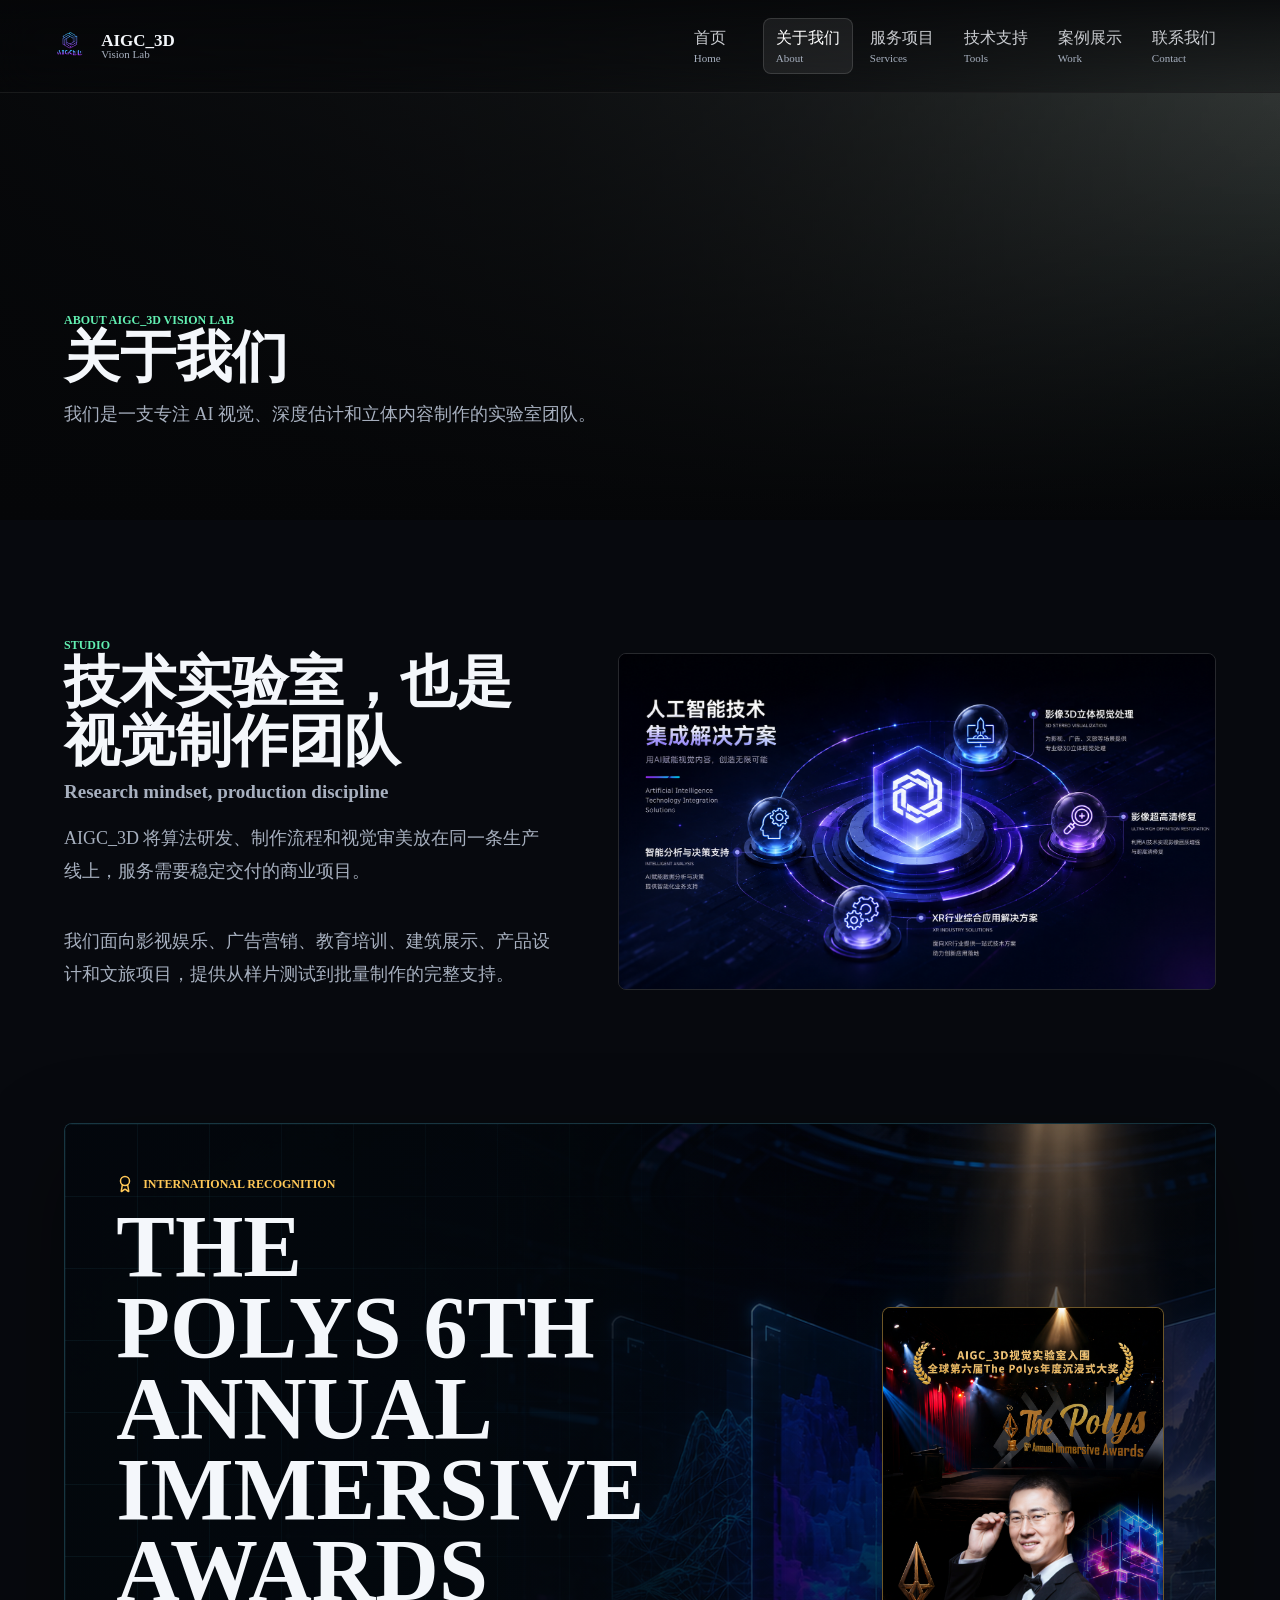
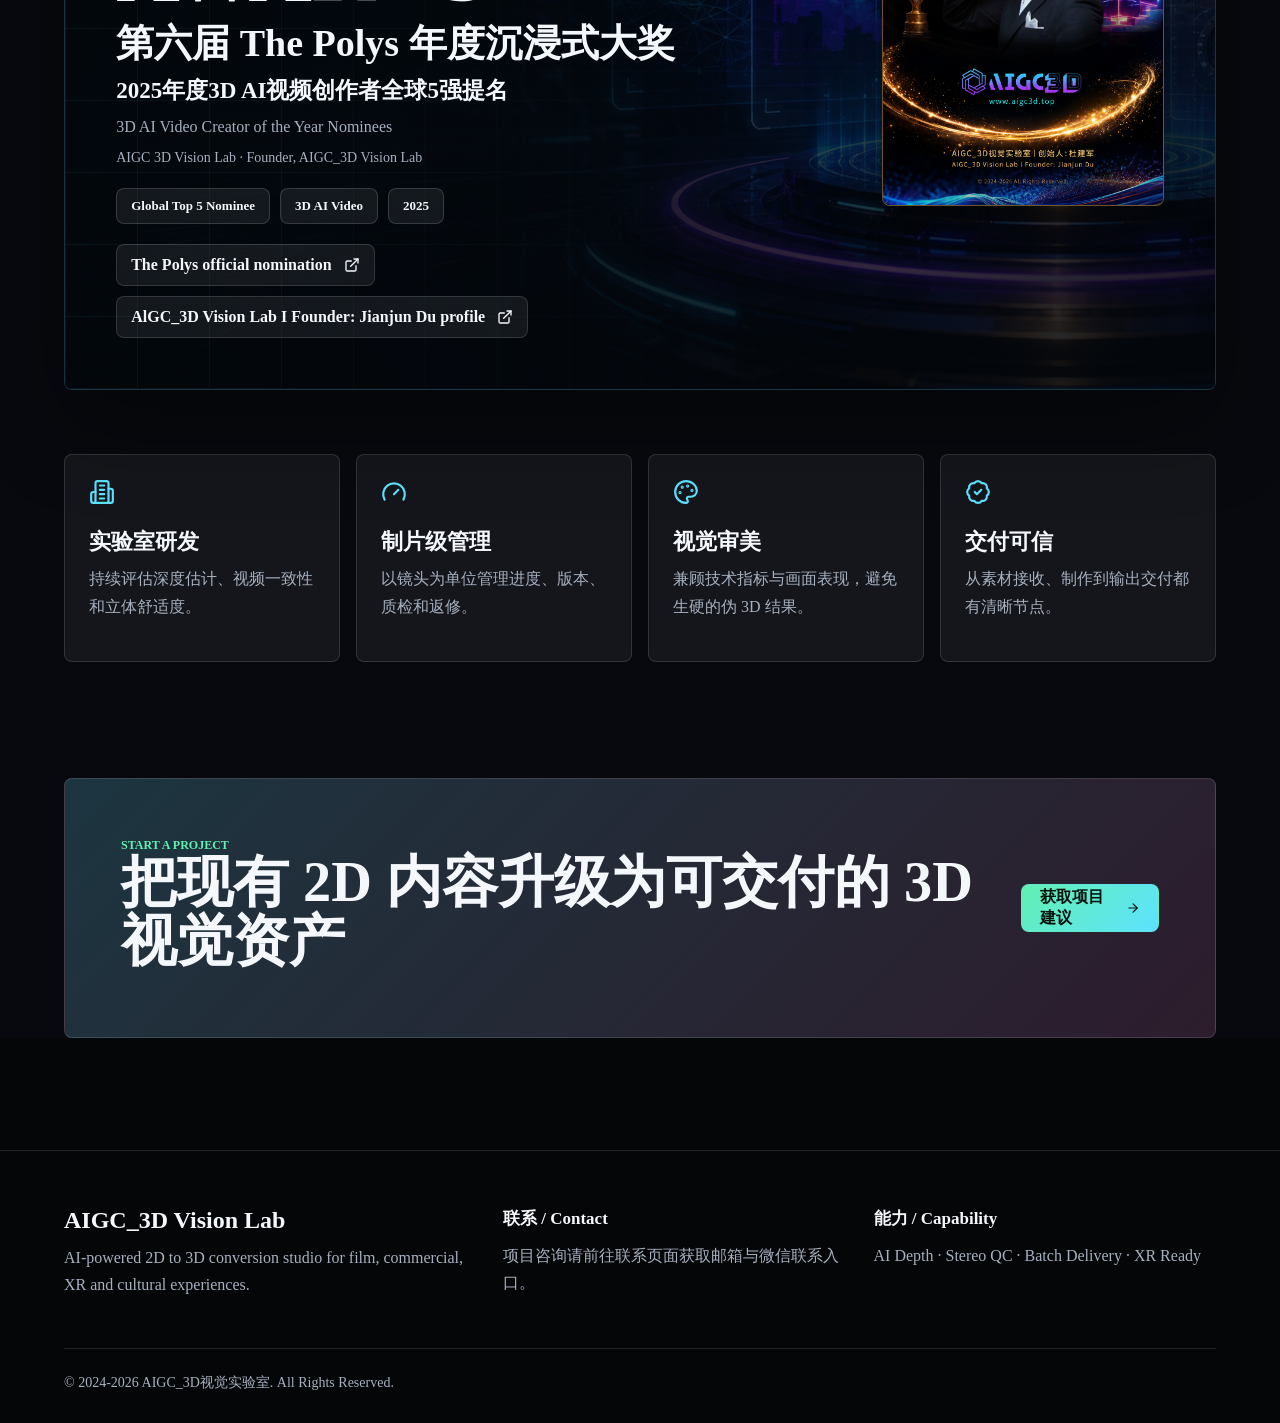
==== about.html @ 2577a912 "Optimize mobile menu drawer alignment, z-index, and toggle animations" ====
<!doctype html>
<html lang="zh-CN">
  <head>
    <meta charset="UTF-8" />
    <meta name="viewport" content="width=device-width, initial-scale=1.0" />
    <meta name="description" content="了解 AIGC_3D视觉实验室：专注 AI 深度估计、2D 转 3D 制作和立体视觉交付的技术团队。" />
    <title>关于我们 - AIGC_3D视觉实验室</title>
    <script type="module" crossorigin src="/assets/main-BziIfiUS.js"></script>
    <link rel="stylesheet" crossorigin href="/assets/main-BUQJiQCC.css">
  </head>
  <body>
    <div id="root"></div>
  </body>
</html>
---- assets/main-BUQJiQCC.css ----
.mobile-layout{min-height:100vh;background:#03070c;color:#f3f4f6;font-family:system-ui,-apple-system,sans-serif;overflow-x:hidden}.mobile-header{position:fixed;top:0;left:0;width:100%;height:64px;display:flex;align-items:center;justify-content:space-between;padding:0 20px;z-index:1010;background:#03070cd1;backdrop-filter:blur(16px);-webkit-backdrop-filter:blur(16px);border-bottom:1px solid rgba(93,226,255,.08)}.mobile-header .brand{display:flex;align-items:center;gap:10px;text-decoration:none;color:inherit}.mobile-header .brand img{height:32px;width:auto}.mobile-header .brand span{display:flex;flex-direction:column}.mobile-header .brand strong{font-family:Outfit,sans-serif;font-size:16px;font-weight:800;letter-spacing:.5px}.mobile-header .brand small{font-size:9px;color:#5de2ff;text-transform:uppercase;letter-spacing:1px}.mobile-nav-toggle{background:none;border:none;color:#f3f4f6;padding:8px;cursor:pointer;display:flex;align-items:center;justify-content:center;border-radius:50%;transition:background .3s ease}.mobile-nav-toggle:active{background:#5de2ff1a}.mobile-nav-toggle svg{transition:transform .3s cubic-bezier(.16,1,.3,1)}.mobile-nav-toggle.open svg{transform:rotate(90deg)}.mobile-menu-drawer{position:fixed;top:0;right:0;bottom:0;left:0;z-index:1005;background:#03070cfb;backdrop-filter:blur(20px);-webkit-backdrop-filter:blur(20px);display:flex;flex-direction:column;justify-content:flex-start;padding:110px 40px 40px;transform:translateY(-100%);opacity:0;transition:transform .5s cubic-bezier(.16,1,.3,1),opacity .4s ease;pointer-events:none}.mobile-menu-drawer.open{transform:translateY(0);opacity:1;pointer-events:all}.mobile-menu-links{display:flex;flex-direction:column;gap:28px}.mobile-menu-links a{display:flex;flex-direction:column;text-decoration:none;color:#f3f4f6;transition:transform .4s cubic-bezier(.16,1,.3,1),opacity .4s ease,color .3s ease;transform:translateY(20px);opacity:0}.mobile-menu-drawer.open .mobile-menu-links a{transform:translateY(0);opacity:1}.mobile-menu-drawer.open .mobile-menu-links a:nth-child(1){transition:all .5s cubic-bezier(.16,1,.3,1) .08s}.mobile-menu-drawer.open .mobile-menu-links a:nth-child(2){transition:all .5s cubic-bezier(.16,1,.3,1) .12s}.mobile-menu-drawer.open .mobile-menu-links a:nth-child(3){transition:all .5s cubic-bezier(.16,1,.3,1) .16s}.mobile-menu-drawer.open .mobile-menu-links a:nth-child(4){transition:all .5s cubic-bezier(.16,1,.3,1) .2s}.mobile-menu-drawer.open .mobile-menu-links a:nth-child(5){transition:all .5s cubic-bezier(.16,1,.3,1) .24s}.mobile-menu-drawer.open .mobile-menu-links a:nth-child(6){transition:all .5s cubic-bezier(.16,1,.3,1) .28s}.mobile-menu-links a span{font-size:28px;font-weight:800}.mobile-menu-links a small{font-family:Outfit,sans-serif;font-size:13px;color:#5de2ff;text-transform:uppercase;margin-top:2px;letter-spacing:1px}.mobile-menu-links a.active span{color:#5de2ff}.mobile-page-shell{padding-top:64px}.mobile-hero{padding:48px 20px 32px;text-align:center;position:relative;border-bottom:1px solid rgba(93,226,255,.08);background:radial-gradient(circle at 50% 30%,rgba(93,226,255,.08),transparent 60%)}.mobile-hero h1{font-size:38px;line-height:1.1;font-weight:900;margin:12px 0;letter-spacing:-.5px}.mobile-hero .subtitle{font-family:Outfit,sans-serif;font-size:13px;color:#5de2ff;text-transform:uppercase;font-weight:800;letter-spacing:2px}.mobile-hero p{color:#9ca3af;font-size:15px;line-height:1.6;margin:16px auto 28px;max-width:320px}.mobile-hero-actions{display:flex;flex-direction:column;gap:12px;max-width:280px;margin:0 auto}.mobile-button{display:inline-flex;align-items:center;justify-content:center;gap:10px;height:48px;padding:0 20px;border-radius:8px;text-decoration:none;font-weight:700;font-size:15px;transition:all .3s ease}.mobile-button.primary{background:#5de2ff;color:#03070c}.mobile-button.primary:active{transform:scale(.97);background:#4cd1f0}.mobile-button.secondary{background:#ffffff0d;color:#f3f4f6;border:1px solid rgba(255,255,255,.1)}.mobile-button.secondary:active{transform:scale(.97);background:#ffffff1a}.mobile-hero-media{margin-top:36px;border-radius:12px;overflow:hidden;border:1px solid rgba(93,226,255,.12);box-shadow:0 20px 40px #0006}.mobile-hero-media img{width:100%;display:block}.mobile-section-heading{padding:36px 20px 16px;text-align:center}.mobile-section-heading span{font-family:Outfit,sans-serif;color:#5de2ff;text-transform:uppercase;font-size:12px;font-weight:800;letter-spacing:2px}.mobile-section-heading h2{font-size:26px;font-weight:900;margin:6px 0 10px}.mobile-section-heading p{color:#9ca3af;font-size:14px;line-height:1.5;margin:0 auto;max-width:320px}.mobile-metrics{display:grid;grid-template-columns:repeat(2,1fr);gap:12px;padding:12px 20px 36px}.mobile-metric-card{background:#ffffff08;border:1px solid rgba(93,226,255,.08);border-radius:8px;padding:16px;text-align:center}.mobile-metric-card strong{display:block;font-family:Outfit,sans-serif;font-size:28px;font-weight:900;color:#5de2ff}.mobile-metric-card span{display:block;font-size:12px;font-weight:700;margin-top:4px}.mobile-metric-card small{display:block;font-family:Outfit,sans-serif;font-size:9px;color:#9ca3af;margin-top:2px;text-transform:uppercase;letter-spacing:.5px}.mobile-award-section{padding:24px 20px}.mobile-award-card{background:linear-gradient(135deg,#0c1018fa,#04080db8);border:1px solid rgba(93,226,255,.16);border-radius:12px;padding:24px;position:relative;overflow:hidden;box-shadow:0 15px 35px #0000004d}.mobile-award-card:before{content:"";position:absolute;top:0;right:0;bottom:0;left:0;background:radial-gradient(circle at 90% 10%,rgba(93,226,255,.06),transparent 50%);pointer-events:none}.mobile-award-label{display:inline-flex;align-items:center;gap:6px;color:#ffc857;font-size:11px;font-weight:800;text-transform:uppercase;letter-spacing:1px}.mobile-award-card h2{font-size:24px;font-weight:900;margin:12px 0 6px;line-height:1.1;text-transform:uppercase}.mobile-award-card .award-title-zh{font-size:18px;font-weight:800;color:#f3f4f6;margin-bottom:4px}.mobile-award-card .award-title-cn{font-size:14px;color:#9ca3af;margin-bottom:12px}.mobile-award-card .award-category{font-size:13px;color:#5de2ff;font-weight:600;margin-bottom:4px}.mobile-award-card .award-note{font-size:12px;color:#9ca3af;margin-bottom:20px}.mobile-award-badges{display:flex;flex-wrap:wrap;gap:6px;margin-bottom:24px}.mobile-award-badges span{font-size:10px;font-weight:700;background:#ffffff0d;border:1px solid rgba(255,255,255,.1);padding:4px 10px;border-radius:4px}.mobile-award-links{display:flex;flex-direction:column;gap:8px;margin-bottom:24px}.mobile-award-links a{display:flex;align-items:center;justify-content:space-between;background:#ffffff08;border:1px solid rgba(255,255,255,.08);border-radius:6px;padding:10px 14px;font-size:12px;font-weight:700;text-decoration:none;color:#f3f4f6}.mobile-award-proof{margin-top:16px;border-radius:8px;overflow:hidden;border:1px solid rgba(255,200,87,.3);box-shadow:0 10px 25px #0006}.mobile-award-proof img{width:100%;display:block}.mobile-process-section{padding:24px 20px}.mobile-process-steps{display:flex;flex-direction:column;gap:20px;margin-top:20px}.mobile-process-card{background:#ffffff05;border:1px solid rgba(93,226,255,.06);border-radius:8px;padding:20px;display:flex;gap:16px;align-items:flex-start}.mobile-process-num{font-family:Outfit,sans-serif;font-size:24px;font-weight:900;color:#5de2ff;line-height:1}.mobile-process-content h3{font-size:16px;font-weight:800;margin-bottom:4px}.mobile-process-content p{color:#9ca3af;font-size:13px;line-height:1.5}.mobile-capabilities-section{padding:24px 20px;background:#07090e}.mobile-capabilities-grid{display:flex;flex-direction:column;gap:14px;margin-top:16px}.mobile-capability-card{background:#ffffff08;border:1px solid rgba(93,226,255,.08);border-radius:8px;padding:20px;display:flex;gap:16px;align-items:center}.mobile-capability-icon{color:#5de2ff;background:#5de2ff14;padding:10px;border-radius:8px;display:flex;align-items:center;justify-content:center;flex-shrink:0}.mobile-capability-info h3{font-size:15px;font-weight:800;margin-bottom:2px}.mobile-capability-info p{color:#9ca3af;font-size:12px;line-height:1.4}.mobile-work-section{padding:24px 20px}.mobile-work-grid{display:flex;flex-direction:column;gap:16px;margin-top:16px}.mobile-work-card{position:relative;border-radius:10px;overflow:hidden;border:1px solid rgba(93,226,255,.08);aspect-ratio:16 / 9}.mobile-work-card img{width:100%;height:100%;object-fit:cover;display:block}.mobile-work-overlay{position:absolute;top:0;right:0;bottom:0;left:0;background:linear-gradient(0deg,rgba(3,7,12,.94) 0%,rgba(3,7,12,.4) 60%,transparent 100%);display:flex;flex-direction:column;justify-content:flex-end;padding:16px}.mobile-work-overlay h3{font-size:16px;font-weight:800;margin-bottom:2px}.mobile-work-overlay p{font-size:11px;color:#5de2ff;text-transform:uppercase;letter-spacing:.5px;font-weight:700}.mobile-work-play{position:absolute;top:50%;left:50%;transform:translate(-50%,-50%);background:#5de2ffe6;color:#03070c;width:44px;height:44px;border-radius:50%;display:flex;align-items:center;justify-content:center;border:none;cursor:pointer;box-shadow:0 8px 20px #5de2ff4d}.mobile-work-play:active{transform:translate(-50%,-50%) scale(.92)}.mobile-subhero{padding:40px 20px;text-align:center;position:relative;background:#080a0f;border-bottom:1px solid rgba(93,226,255,.08);overflow:hidden}.mobile-subhero img{position:absolute;top:0;right:0;bottom:0;left:0;width:100%;height:100%;object-fit:cover;opacity:.15;z-index:0}.mobile-subhero-content{position:relative;z-index:1}.mobile-subhero-content span{font-family:Outfit,sans-serif;color:#5de2ff;text-transform:uppercase;font-size:11px;font-weight:800;letter-spacing:2px}.mobile-subhero-content h1{font-size:30px;font-weight:900;margin:6px 0 8px}.mobile-subhero-content p{color:#9ca3af;font-size:13px;line-height:1.5;margin:0 auto;max-width:280px}.mobile-about-image{padding:16px 20px}.mobile-about-image img{width:100%;height:auto;border-radius:8px;border:1px solid rgba(93,226,255,.12);display:block}.mobile-service-list{display:flex;flex-direction:column;gap:16px;padding:16px 20px}.mobile-service-card{background:#ffffff05;border:1px solid rgba(93,226,255,.08);border-radius:10px;padding:20px}.mobile-service-card h3{font-size:18px;font-weight:800;color:#f3f4f6;margin-bottom:2px}.mobile-service-card .service-eng{font-family:Outfit,sans-serif;font-size:11px;color:#5de2ff;text-transform:uppercase;margin-bottom:12px;letter-spacing:.5px}.mobile-service-card .service-desc{color:#9ca3af;font-size:13px;line-height:1.5;margin-bottom:16px}.mobile-service-specs{display:flex;flex-direction:column;gap:6px;border-top:1px solid rgba(93,226,255,.08);padding-top:12px}.mobile-service-spec-row{display:flex;justify-content:space-between;font-size:12px}.mobile-service-spec-row span:first-child{color:#9ca3af}.mobile-service-spec-row span:last-child{color:#f3f4f6;font-weight:700}.mobile-tool-list{display:flex;flex-direction:column;gap:16px;padding:16px 20px}.mobile-tool-card{background:#ffffff05;border:1px solid rgba(93,226,255,.08);border-radius:10px;padding:20px}.mobile-tool-card h3{font-size:18px;font-weight:800;margin-bottom:4px}.mobile-tool-card .tool-eng{font-family:Outfit,sans-serif;font-size:11px;color:#5de2ff;text-transform:uppercase;margin-bottom:12px}.mobile-tool-card p{color:#9ca3af;font-size:13px;line-height:1.5;margin-bottom:16px}.mobile-tool-specs{display:flex;flex-direction:column;gap:6px;border-top:1px solid rgba(93,226,255,.08);padding-top:12px}.mobile-tool-spec-row{display:flex;justify-content:space-between;font-size:12px}.mobile-tool-spec-row span:first-child{color:#9ca3af}.mobile-tool-spec-row span:last-child{color:#f3f4f6;font-weight:700}.mobile-contact-section{padding:24px 20px}.mobile-contact-card{background:linear-gradient(135deg,#0c1018fa,#04080db8);border:1px solid rgba(93,226,255,.12);border-radius:12px;padding:24px;text-align:center;box-shadow:0 15px 35px #0000004d;margin-bottom:20px}.mobile-contact-card h2{font-size:20px;font-weight:900;margin-bottom:10px}.mobile-contact-card p{color:#9ca3af;font-size:13px;line-height:1.5;margin-bottom:20px}.mobile-contact-list{display:flex;flex-direction:column;gap:16px}.mobile-wechat-qr-card{background:#ffffff05;border:1px solid rgba(93,226,255,.08);border-radius:10px;padding:20px;text-align:center}.mobile-wechat-qr-card span{font-family:Outfit,sans-serif;color:#5de2ff;font-size:11px;font-weight:800;text-transform:uppercase}.mobile-wechat-qr-card h2{font-size:18px;font-weight:800;margin:4px 0 6px}.mobile-wechat-qr-card p{color:#9ca3af;font-size:12px;line-height:1.4;margin-bottom:16px}.mobile-wechat-qr-card img{width:160px;height:160px;display:block;margin:0 auto;border-radius:8px;border:1px solid rgba(255,255,255,.1)}.mobile-contact-row{background:#ffffff05;border:1px solid rgba(93,226,255,.08);border-radius:8px;padding:14px 20px;display:flex;align-items:center;gap:12px}.mobile-contact-row a{color:#f3f4f6;text-decoration:none;font-weight:700;font-size:14px}.mobile-contact-row span{color:#5de2ff}.mobile-cta-band{background:radial-gradient(circle at 10% 50%,rgba(93,226,255,.06),transparent 50%),#05080d;border-top:1px solid rgba(93,226,255,.08);padding:40px 20px;text-align:center}.mobile-cta-band h2{font-size:24px;font-weight:900;margin-bottom:8px}.mobile-cta-band p{color:#9ca3af;font-size:13px;line-height:1.5;margin-bottom:24px}.mobile-footer{background:#030508;border-top:1px solid rgba(255,255,255,.05);padding:36px 20px 48px;text-align:center}.mobile-footer-brand{font-family:Outfit,sans-serif;font-size:18px;font-weight:800;color:#f3f4f6;margin-bottom:8px}.mobile-footer p{color:#9ca3af;font-size:12px;line-height:1.5;margin-bottom:20px}.mobile-footer-section{border-top:1px solid rgba(255,255,255,.05);padding-top:20px;margin-top:20px}.mobile-footer-section h4{font-size:13px;font-weight:800;color:#5de2ff;text-transform:uppercase;margin-bottom:8px;letter-spacing:.5px}.mobile-footer-copyright{font-size:10px;color:#4b5563;margin-top:24px}.mobile-video-modal{position:fixed;top:0;right:0;bottom:0;left:0;z-index:1100;background:#03070cf2;display:flex;flex-direction:column;justify-content:center;padding:20px}.mobile-video-modal-header{display:flex;justify-content:space-between;align-items:center;margin-bottom:12px}.mobile-video-modal-header h3{font-size:15px;font-weight:800}.mobile-video-modal-close{background:none;border:none;color:#f3f4f6;cursor:pointer;padding:4px}.mobile-video-modal-frame{width:100%;aspect-ratio:16 / 9;border-radius:8px;overflow:hidden;border:1px solid rgba(255,255,255,.1);background:#000}.mobile-video-modal-frame iframe{width:100%;height:100%;border:none}:root{color-scheme:dark;--bg: #050608;--panel: #10141b;--panel-2: #171d25;--text: #f4f7fb;--muted: #a7b0bf;--line: rgba(255, 255, 255, .13);--cyan: #5de2ff;--green: #62f0b2;--rose: #ff5aa8;--amber: #ffc857;--shadow: 0 28px 80px rgba(0, 0, 0, .38)}*{box-sizing:border-box}html{min-width:320px;background:var(--bg)}body{margin:0;min-width:320px;color:var(--text);background:radial-gradient(circle at 20% 10%,rgba(93,226,255,.12),transparent 30%),radial-gradient(circle at 85% 0%,rgba(255,90,168,.12),transparent 28%),#050608;font-family:Inter,ui-sans-serif,system-ui,-apple-system,BlinkMacSystemFont,Segoe UI,Microsoft YaHei,PingFang SC,sans-serif;letter-spacing:0}body,button,input{font:inherit}a{color:inherit;text-decoration:none}img{display:block;max-width:100%}button{color:inherit}.site-header{position:fixed;z-index:50;top:0;left:0;right:0;display:flex;align-items:center;justify-content:space-between;gap:24px;padding:18px clamp(18px,4vw,56px);background:linear-gradient(180deg,#050608db,#05060859);-webkit-backdrop-filter:blur(18px);backdrop-filter:blur(18px);border-bottom:1px solid rgba(255,255,255,.08)}.brand{display:flex;align-items:center;gap:12px;min-width:176px}.brand img{width:38px;height:38px;border-radius:8px}.brand span{display:grid;line-height:1}.brand strong{font-size:17px}.brand small,.main-nav small{color:var(--muted);font-size:11px}.main-nav{display:flex;align-items:center;gap:4px}.main-nav a{display:grid;gap:3px;min-width:78px;padding:9px 12px;border:1px solid transparent;border-radius:8px;color:#f4f7fbd1}.main-nav a:hover,.main-nav a.active{color:#fff;border-color:var(--line);background:#ffffff12}.icon-button{display:inline-flex;align-items:center;justify-content:center;width:42px;height:42px;border:1px solid var(--line);border-radius:8px;background:#ffffff14;cursor:pointer}.nav-toggle{display:none}.section-dark{background:#050608}.hero{position:relative;min-height:100svh;display:grid;grid-template-columns:minmax(0,1fr) minmax(360px,43vw);align-items:center;gap:clamp(28px,5vw,72px);padding:126px clamp(18px,5vw,72px) 64px;overflow:hidden}.hero-media,.sub-hero>img{position:absolute;top:0;right:0;bottom:0;left:0;opacity:.78}.hero-media img,.sub-hero>img{width:100%;height:100%;object-fit:cover;object-position:62% center;filter:saturate(.92) contrast(1.05)}.hero:after,.sub-hero:after{content:"";position:absolute;top:0;right:0;bottom:0;left:0;background:linear-gradient(90deg,#050608f0,#050608c2 42%,#05060842),linear-gradient(180deg,#0506085c,#050608)}.depth-grid{position:absolute;top:0;right:0;bottom:0;left:0;z-index:1;opacity:.45;background-image:linear-gradient(rgba(93,226,255,.18) 1px,transparent 1px),linear-gradient(90deg,rgba(93,226,255,.15) 1px,transparent 1px);background-size:56px 56px;-webkit-mask-image:radial-gradient(circle at 58% 48%,black 0%,transparent 62%);mask-image:radial-gradient(circle at 58% 48%,black 0%,transparent 62%)}.hero-content,.sub-hero>div{position:relative;z-index:2}.eyebrow,.section-heading span,.cta-band span,.sub-hero span,.case-card-body span,.work-tile span{color:var(--green);text-transform:uppercase;font-size:12px;font-weight:800}h1,h2,h3,p{margin-top:0}.hero h1{max-width:780px;margin-bottom:16px;font-size:clamp(48px,7vw,104px);line-height:.96}.hero-subtitle{margin-bottom:22px;color:#fff;font-size:clamp(22px,2.4vw,34px);font-weight:700}.hero-copy,.section-heading>p:last-child,.body-copy,.sub-hero p{color:var(--muted);font-size:18px;line-height:1.8}.hero-copy{max-width:680px}.hero-actions,.contact-actions{display:flex;flex-wrap:wrap;gap:12px;margin-top:32px}.button{display:inline-flex;align-items:center;justify-content:center;gap:10px;min-height:48px;padding:0 18px;border-radius:8px;border:1px solid var(--line);font-weight:800}.button.primary{color:#07110d;background:linear-gradient(135deg,var(--green),var(--cyan));border-color:transparent}.button.secondary{color:var(--text);background:#ffffff14}.hero-tags{display:flex;flex-wrap:wrap;gap:10px;margin-top:34px}.hero-tags span{padding:8px 12px;border:1px solid var(--line);border-radius:8px;background:#ffffff12;color:#f4f7fbdb;font-size:13px}.english{color:var(--muted)}.metrics-strip{display:grid;grid-template-columns:repeat(4,1fr);border-block:1px solid var(--line);background:#080a0f}.award-section{padding:clamp(30px,5vw,72px) clamp(18px,5vw,72px);background:radial-gradient(circle at 82% 40%,rgba(93,226,255,.16),transparent 32%),linear-gradient(90deg,#62f0b214,#5de2ff0a),#080a0f;border-block:1px solid var(--line)}.award-section.compact{padding-top:0;padding-bottom:clamp(32px,5vw,64px);background:#07090e;border-block:0}.award-card{position:relative;display:grid;grid-template-columns:minmax(0,1fr) clamp(240px,22vw,300px);align-items:center;gap:clamp(24px,4vw,48px);min-height:clamp(460px,42vw,560px);max-width:1240px;margin:0 auto;padding:clamp(26px,4vw,54px);overflow:hidden;border:1px solid rgba(93,226,255,.2);border-radius:8px;background:linear-gradient(135deg,#0c1018fa,#04080db8),#03070c;box-shadow:0 30px 90px #00000061}.award-card:before{position:absolute;top:0;right:0;bottom:0;left:0;z-index:1;content:"";background:linear-gradient(90deg,#03070cf0,#03070cc7 38%,#03070c2e 72%,#03070c85),linear-gradient(180deg,#03070c33,#03070cd1)}.award-card:after{position:absolute;top:0;right:0;bottom:0;left:0;z-index:2;pointer-events:none;content:"";background-image:linear-gradient(rgba(93,226,255,.06) 1px,transparent 1px),linear-gradient(90deg,rgba(93,226,255,.06) 1px,transparent 1px);background-size:72px 72px;-webkit-mask-image:linear-gradient(90deg,#000,rgba(0,0,0,.26),transparent);mask-image:linear-gradient(90deg,#000,rgba(0,0,0,.26),transparent)}.award-hero-visual{position:absolute;top:0;right:0;bottom:0;left:0;z-index:0;margin:0;overflow:hidden}.award-hero-visual img{width:100%;height:100%;display:block;object-fit:cover}.award-copy,.award-proof-media{position:relative;z-index:3}.award-copy{max-width:680px}.award-label-row{display:inline-flex;align-items:center;gap:9px;color:var(--amber)}.award-label-row span{color:var(--accent);text-transform:uppercase;font-size:12px;font-weight:900}.award-copy h2{max-width:11ch;margin:10px 0;font-size:clamp(42px,7vw,88px);line-height:.92;letter-spacing:0;text-transform:uppercase}.award-copy p{margin-bottom:8px;color:var(--muted);line-height:1.5}.award-copy .award-title-zh{color:var(--text);font-size:clamp(24px,3vw,38px);line-height:1.12;font-weight:900}.award-copy .award-title-cn{color:var(--text);font-size:clamp(18px,1.8vw,24px);font-weight:900}.award-note{font-size:14px}.award-status-row{display:flex;flex-wrap:wrap;gap:10px;margin:20px 0}.award-status-row span{display:inline-flex;align-items:center;min-height:36px;padding:0 14px;border:1px solid rgba(255,255,255,.15);border-radius:8px;color:var(--text);background:#ffffff12;font-size:13px;font-weight:800}.award-links{display:flex;flex-wrap:wrap;gap:10px}.award-links a{display:inline-flex;align-items:center;justify-content:space-between;gap:12px;min-height:42px;padding:0 14px;border:1px solid var(--line);border-radius:8px;color:var(--text);background:#ffffff12;font-weight:800}.award-proof-media{justify-self:end;width:100%;margin:0;overflow:hidden;border:1px solid rgba(255,200,87,.42);border-radius:8px;background:#030405;box-shadow:0 24px 70px #00000070;transition:transform .4s cubic-bezier(.16,1,.3,1),box-shadow .4s ease,border-color .4s ease}.award-proof-media:hover{transform:translateY(-6px) scale(1.02);box-shadow:0 32px 85px #ffc85738;border-color:#ffc857e0}.award-proof-media img{width:100%;display:block}.metrics-strip div{display:grid;gap:5px;padding:28px clamp(18px,4vw,56px);border-right:1px solid var(--line)}.metrics-strip strong{color:var(--cyan);font-size:clamp(32px,4vw,52px)}.metrics-strip small{color:var(--muted)}.section{padding:clamp(68px,9vw,118px) clamp(18px,5vw,72px)}.section-heading{max-width:760px;margin-bottom:38px}.section-heading h2,.cta-band h2,.sub-hero h1{margin-bottom:10px;font-size:clamp(34px,4.4vw,66px);line-height:1.05}.section-heading .english{font-size:19px;font-weight:700}.process-grid,.capability-grid,.service-grid,.principle-grid,.support-layout{display:grid;grid-template-columns:repeat(4,1fr);gap:16px}.process-card,.glass-card,.service-card,.info-card,.support-panel,.contact-card{border:1px solid var(--line);border-radius:8px;background:#ffffff0e}.process-card,.glass-card,.service-card,.info-card,.support-panel{padding:24px}.process-card{min-height:300px;background:linear-gradient(180deg,#ffffff17,#ffffff09),var(--panel)}.process-card svg,.glass-card svg,.service-card svg,.info-card svg,.support-panel svg{color:var(--cyan)}.card-index{margin-bottom:28px;color:#ffffff52;font-size:13px;font-weight:900}.process-card h3,.glass-card h3,.service-card h2,.info-card h2,.support-panel h2,.contact-card h2{margin:18px 0 8px;font-size:22px}.process-card p,.glass-card p,.service-card p,.info-card p,.support-panel p,.case-card p,.contact-card p{color:var(--muted);line-height:1.75}.capabilities{background:radial-gradient(circle at 15% 20%,rgba(255,90,168,.13),transparent 32%),radial-gradient(circle at 85% 15%,rgba(98,240,178,.12),transparent 32%),#06080d}.capability-grid{grid-template-columns:repeat(4,1fr)}.glass-card{min-height:230px;-webkit-backdrop-filter:blur(16px);backdrop-filter:blur(16px)}.work-showcase{display:grid;grid-template-columns:1.2fr .8fr;grid-auto-rows:260px;gap:16px}.work-tile{position:relative;overflow:hidden;border-radius:8px;border:1px solid var(--line);background:#111}.work-tile:first-child{grid-row:span 2}.work-tile img{width:100%;height:100%;object-fit:cover;transition:transform .35s ease}.work-tile:after{content:"";position:absolute;top:0;right:0;bottom:0;left:0;background:linear-gradient(180deg,transparent 30%,rgba(0,0,0,.78) 100%)}.work-tile:hover img{transform:scale(1.045)}.work-tile span,.work-tile strong{position:absolute;z-index:1;left:18px}.work-tile span{bottom:52px}.work-tile strong{bottom:22px;font-size:24px}.cta-band{display:flex;align-items:center;justify-content:space-between;gap:24px;margin:0 clamp(18px,5vw,72px) clamp(68px,9vw,112px);padding:clamp(28px,5vw,56px);border:1px solid var(--line);border-radius:8px;background:linear-gradient(135deg,#5de2ff29,#ff5aa81f),var(--panel)}.sub-hero{position:relative;min-height:520px;display:flex;align-items:end;padding:150px clamp(18px,5vw,72px) 72px;overflow:hidden}.sub-hero>div{max-width:860px}.page-after-hero{background:#07090e}.split-section{display:grid;grid-template-columns:minmax(0,.9fr) minmax(360px,1.1fr);gap:clamp(28px,5vw,72px);align-items:center}.about-image-container{width:100%}.about-image-container img{width:100%;height:auto;display:block;border:1px solid var(--line);border-radius:8px}.principle-grid{grid-template-columns:repeat(4,1fr);padding-top:0}.service-grid{grid-template-columns:repeat(3,1fr)}.service-card{min-height:260px;background:var(--panel)}.support-layout{grid-template-columns:repeat(3,1fr)}.support-panel{background:linear-gradient(180deg,#ffffff14,#ffffff09),var(--panel)}.case-grid{display:grid;grid-template-columns:repeat(2,1fr);gap:18px}.case-card{overflow:hidden;border:1px solid var(--line);border-radius:8px;background:var(--panel)}.case-card img{width:100%;height:320px;object-fit:cover}.case-card-body{padding:24px}.case-card h2{margin:8px 0;font-size:25px}.case-card button{display:inline-flex;align-items:center;gap:8px;min-height:42px;margin-top:12px;padding:0 14px;border:1px solid var(--line);border-radius:8px;background:#ffffff14;cursor:pointer}.modal-backdrop{position:fixed;z-index:100;top:0;right:0;bottom:0;left:0;display:grid;place-items:center;padding:20px;background:#000000b8;-webkit-backdrop-filter:blur(12px);backdrop-filter:blur(12px)}.video-modal{width:min(1080px,100%);border:1px solid var(--line);border-radius:8px;background:#080a0f;box-shadow:var(--shadow);overflow:hidden}.modal-header{display:flex;align-items:center;justify-content:space-between;gap:16px;padding:16px 18px;border-bottom:1px solid var(--line)}.modal-header h2{margin:0;font-size:20px}.video-modal iframe{width:100%;aspect-ratio:16 / 9;border:0}.contact-layout{display:grid;grid-template-columns:minmax(0,1fr) minmax(320px,420px);gap:18px;align-items:stretch}.contact-card{padding:clamp(26px,4vw,48px);background:linear-gradient(135deg,#62f0b21f,#5de2ff17),var(--panel)}.hero-contact h2{margin-top:0;font-size:clamp(30px,4vw,54px);line-height:1.05}.contact-list{display:grid;gap:12px}.wechat-qr-card{display:grid;grid-template-columns:minmax(0,1fr) minmax(132px,168px);gap:18px;align-items:center;padding:18px;border:1px solid var(--line);border-radius:8px;background:linear-gradient(135deg,#62f0b21f,#5de2ff12),var(--panel)}.wechat-qr-card span{color:var(--green);font-size:12px;font-weight:800;text-transform:uppercase}.wechat-qr-card h2{margin:8px 0 6px;font-size:24px}.wechat-qr-card p{margin:0;color:var(--muted);line-height:1.6}.wechat-qr-card img{width:100%;border:1px solid rgba(255,255,255,.22);border-radius:8px;background:#fff}.contact-row{display:flex;align-items:center;gap:14px;min-height:90px;padding:18px;border:1px solid var(--line);border-radius:8px;background:var(--panel);font-size:19px}.contact-row svg{color:var(--green);flex:0 0 auto}.site-footer{padding:56px clamp(18px,5vw,72px) 28px;border-top:1px solid var(--line);background:#050608}.footer-grid{display:grid;grid-template-columns:1.2fr 1fr 1fr;gap:28px}.footer-brand{margin-bottom:10px;font-size:24px;font-weight:900}.site-footer h2{margin-bottom:12px;font-size:17px}.site-footer p,.copyright{color:var(--muted);line-height:1.7}.copyright{margin-top:34px;padding-top:22px;border-top:1px solid var(--line);font-size:14px}@media(max-width:1080px){.hero{grid-template-columns:1fr}.process-grid,.capability-grid,.principle-grid{grid-template-columns:repeat(2,1fr)}.service-grid,.support-layout,.footer-grid{grid-template-columns:1fr 1fr}}@media(max-width:820px){.site-header{padding:14px 18px}.nav-toggle{display:inline-flex}.main-nav{position:absolute;top:70px;left:18px;right:18px;display:none;grid-template-columns:1fr 1fr;padding:10px;border:1px solid var(--line);border-radius:8px;background:#050608f5}.main-nav.open{display:grid}.main-nav a{min-width:0}.hero{min-height:auto;padding-top:112px}.metrics-strip,.award-card,.process-grid,.capability-grid,.service-grid,.principle-grid,.support-layout,.case-grid,.contact-layout,.footer-grid,.split-section,.work-showcase{grid-template-columns:1fr}.metrics-strip div{border-right:0;border-bottom:1px solid var(--line)}.award-card{align-items:start;min-height:620px}.award-card:before{background:linear-gradient(180deg,#03070ceb,#03070cc7 48%,#03070c57),linear-gradient(90deg,#03070ce0,#03070c2e)}.award-copy h2{max-width:9ch}.award-proof-media{justify-self:start;width:190px}.award-links{min-width:0}.work-tile:first-child{grid-row:auto}.work-showcase{grid-auto-rows:250px}.case-card img{height:260px}.cta-band{align-items:flex-start;flex-direction:column}.wechat-qr-card{grid-template-columns:1fr}.wechat-qr-card img{width:min(220px,100%)}}@media(max-width:520px){.brand{min-width:0}.brand small{display:none}.hero h1{font-size:43px}.hero-subtitle{font-size:20px}.award-section{padding:24px 16px}.award-card{min-height:auto;padding:24px}.award-copy h2{font-size:34px}.award-copy .award-title-zh{font-size:22px}.award-copy .award-title-cn{font-size:17px}.award-status-row{margin:16px 0}.award-status-row span{min-height:32px;font-size:12px}.award-links a{width:100%}.award-proof-media{width:168px}.hero-copy,.section-heading>p:last-child,.sub-hero p{font-size:16px}.section,.sub-hero{padding-left:16px;padding-right:16px}.contact-row{font-size:16px;overflow-wrap:anywhere}}
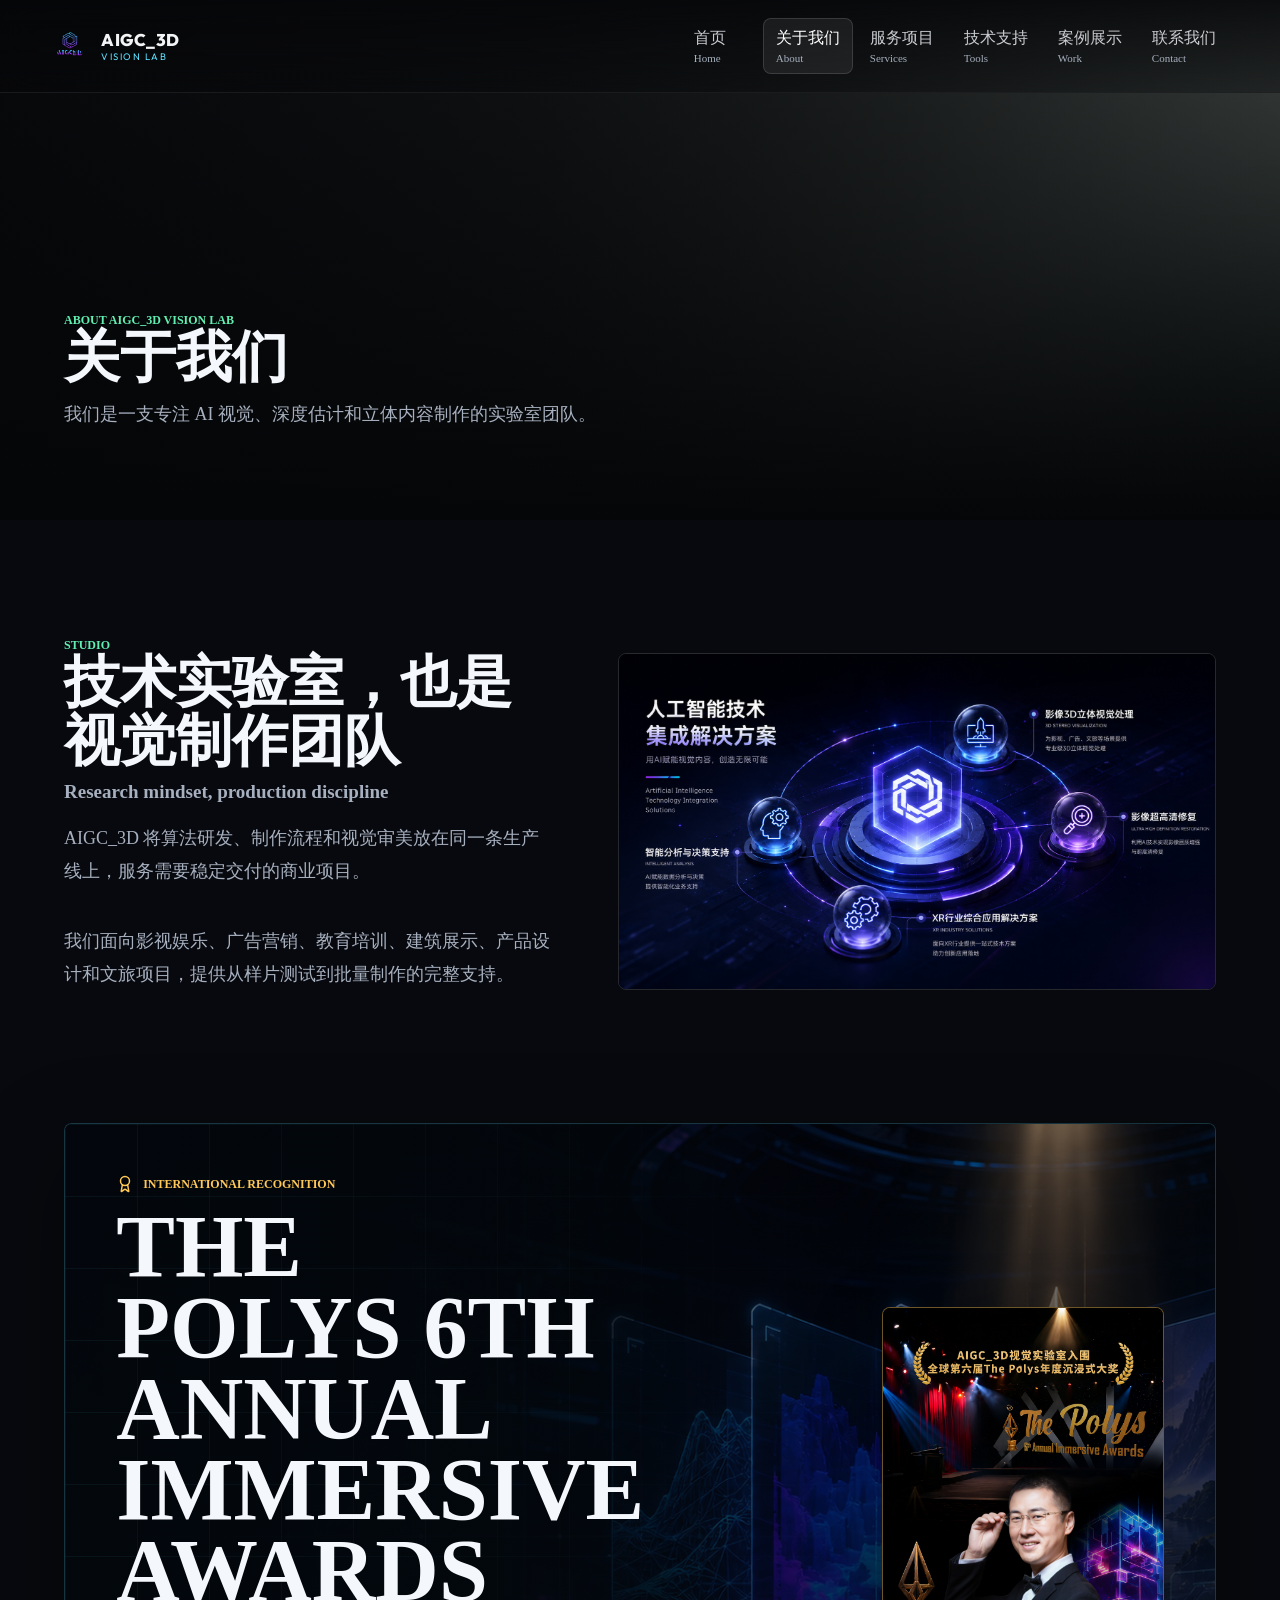
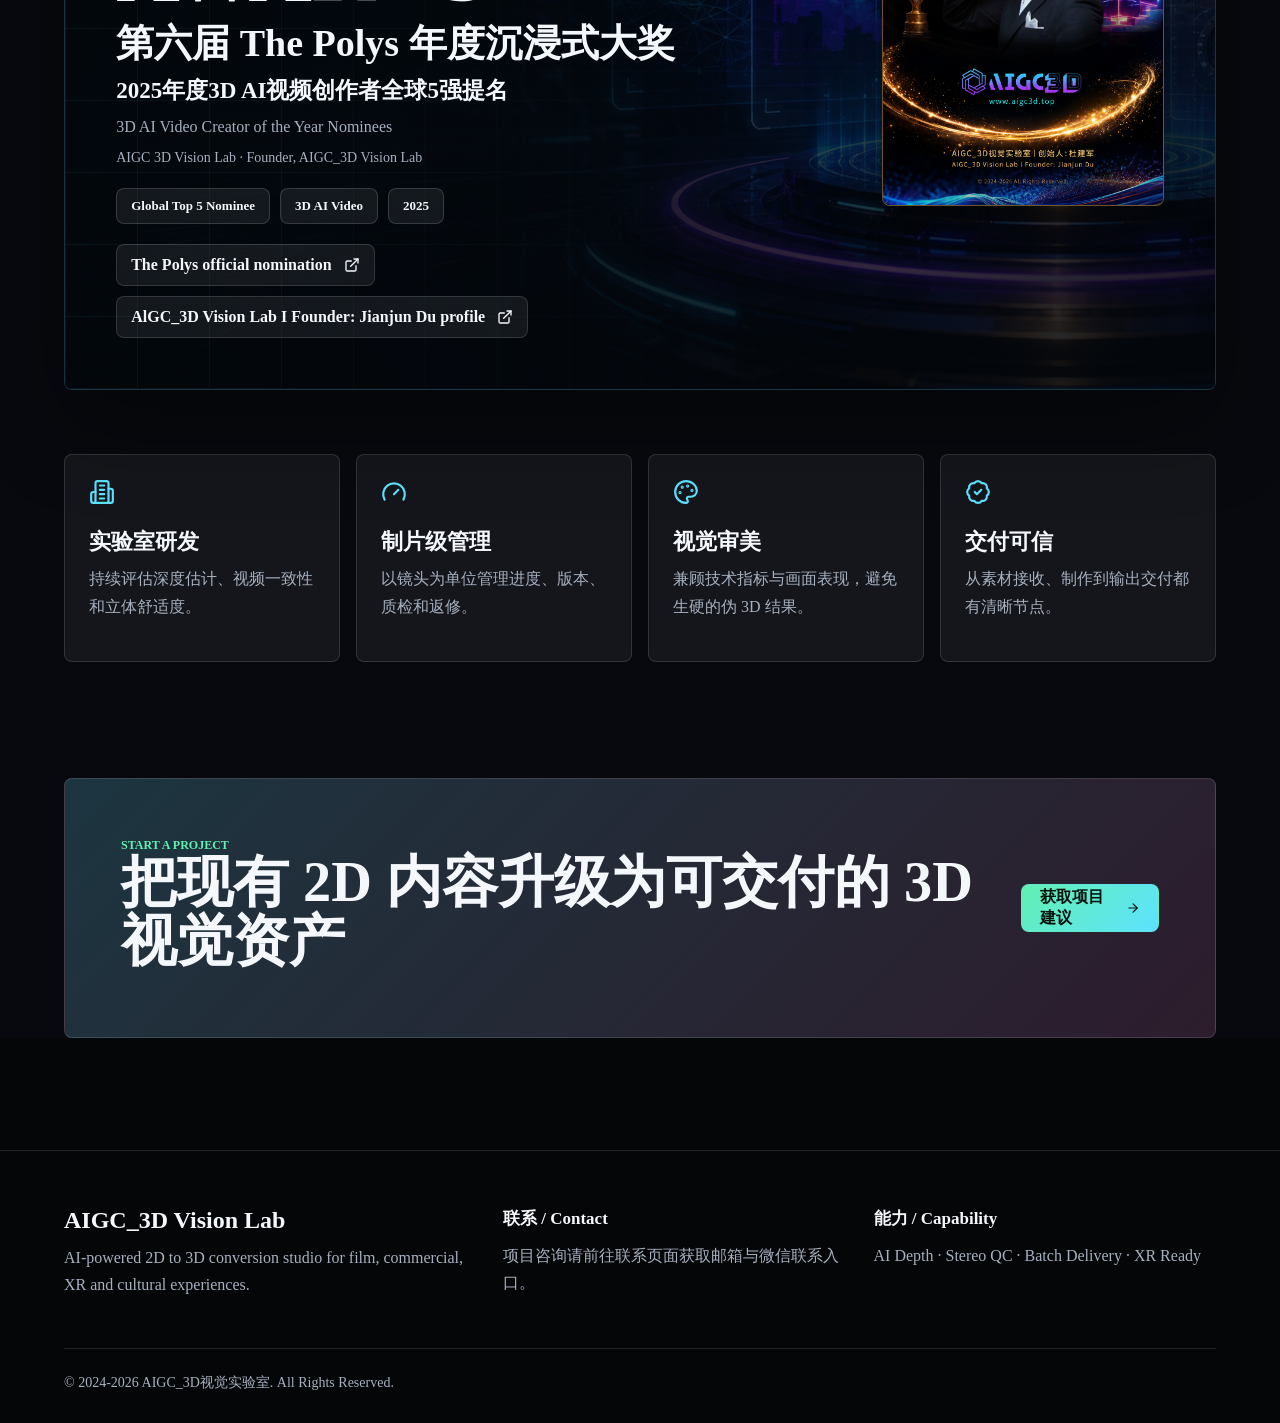
==== commit 448e954a: "Optimize AIGC_3D Vision Lab brand title typography and layout across desktop and mobile headers" ====
--- a/about.html
+++ b/about.html
@@ -5,8 +5,8 @@
     <meta name="viewport" content="width=device-width, initial-scale=1.0" />
     <meta name="description" content="了解 AIGC_3D视觉实验室：专注 AI 深度估计、2D 转 3D 制作和立体视觉交付的技术团队。" />
     <title>关于我们 - AIGC_3D视觉实验室</title>
-    <script type="module" crossorigin src="/assets/main-BziIfiUS.js"></script>
-    <link rel="stylesheet" crossorigin href="/assets/main-BUQJiQCC.css">
+    <script type="module" crossorigin src="/assets/main-BKWVPGzF.js"></script>
+    <link rel="stylesheet" crossorigin href="/assets/main-BElYMpOl.css">
   </head>
   <body>
     <div id="root"></div>
--- a/assets/main-BElYMpOl.css
+++ b/assets/main-BElYMpOl.css
@@ -0,0 +1 @@
+@import"https://fonts.googleapis.com/css2?family=Outfit:wght@400;700;800;900&display=swap";.mobile-layout{min-height:100vh;background:#03070c;color:#f3f4f6;font-family:system-ui,-apple-system,sans-serif;overflow-x:hidden}.mobile-header{position:fixed;top:0;left:0;width:100%;height:64px;display:flex;align-items:center;justify-content:space-between;padding:0 20px;z-index:1010;background:#03070cd1;backdrop-filter:blur(16px);-webkit-backdrop-filter:blur(16px);border-bottom:1px solid rgba(93,226,255,.08)}.mobile-header .brand{display:flex;align-items:center;gap:10px;text-decoration:none;color:inherit}.mobile-header .brand img{height:32px;width:auto}.mobile-header .brand span{display:flex;flex-direction:column;justify-content:center;gap:1px}.mobile-header .brand strong{font-family:Outfit,sans-serif;font-size:16px;font-weight:800;letter-spacing:.5px;line-height:1.1;color:#f3f4f6}.mobile-header .brand small{display:block!important;font-family:Outfit,sans-serif;font-size:9px;color:#5de2ff;text-transform:uppercase;letter-spacing:1.5px;line-height:1}.mobile-nav-toggle{background:none;border:none;color:#f3f4f6;padding:8px;cursor:pointer;display:flex;align-items:center;justify-content:center;border-radius:50%;transition:background .3s ease}.mobile-nav-toggle:active{background:#5de2ff1a}.mobile-nav-toggle svg{transition:transform .3s cubic-bezier(.16,1,.3,1)}.mobile-nav-toggle.open svg{transform:rotate(90deg)}.mobile-menu-drawer{position:fixed;top:0;right:0;bottom:0;left:0;z-index:1005;background:#03070cfb;backdrop-filter:blur(20px);-webkit-backdrop-filter:blur(20px);display:flex;flex-direction:column;justify-content:flex-start;padding:110px 40px 40px;transform:translateY(-100%);opacity:0;transition:transform .5s cubic-bezier(.16,1,.3,1),opacity .4s ease;pointer-events:none}.mobile-menu-drawer.open{transform:translateY(0);opacity:1;pointer-events:all}.mobile-menu-links{display:flex;flex-direction:column;gap:28px}.mobile-menu-links a{display:flex;flex-direction:column;text-decoration:none;color:#f3f4f6;transition:transform .4s cubic-bezier(.16,1,.3,1),opacity .4s ease,color .3s ease;transform:translateY(20px);opacity:0}.mobile-menu-drawer.open .mobile-menu-links a{transform:translateY(0);opacity:1}.mobile-menu-drawer.open .mobile-menu-links a:nth-child(1){transition:all .5s cubic-bezier(.16,1,.3,1) .08s}.mobile-menu-drawer.open .mobile-menu-links a:nth-child(2){transition:all .5s cubic-bezier(.16,1,.3,1) .12s}.mobile-menu-drawer.open .mobile-menu-links a:nth-child(3){transition:all .5s cubic-bezier(.16,1,.3,1) .16s}.mobile-menu-drawer.open .mobile-menu-links a:nth-child(4){transition:all .5s cubic-bezier(.16,1,.3,1) .2s}.mobile-menu-drawer.open .mobile-menu-links a:nth-child(5){transition:all .5s cubic-bezier(.16,1,.3,1) .24s}.mobile-menu-drawer.open .mobile-menu-links a:nth-child(6){transition:all .5s cubic-bezier(.16,1,.3,1) .28s}.mobile-menu-links a span{font-size:28px;font-weight:800}.mobile-menu-links a small{font-family:Outfit,sans-serif;font-size:13px;color:#5de2ff;text-transform:uppercase;margin-top:2px;letter-spacing:1px}.mobile-menu-links a.active span{color:#5de2ff}.mobile-page-shell{padding-top:64px}.mobile-hero{padding:48px 20px 32px;text-align:center;position:relative;border-bottom:1px solid rgba(93,226,255,.08);background:radial-gradient(circle at 50% 30%,rgba(93,226,255,.08),transparent 60%)}.mobile-hero h1{font-size:38px;line-height:1.1;font-weight:900;margin:12px 0;letter-spacing:-.5px}.mobile-hero .subtitle{font-family:Outfit,sans-serif;font-size:13px;color:#5de2ff;text-transform:uppercase;font-weight:800;letter-spacing:2px}.mobile-hero p{color:#9ca3af;font-size:15px;line-height:1.6;margin:16px auto 28px;max-width:320px}.mobile-hero-actions{display:flex;flex-direction:column;gap:12px;max-width:280px;margin:0 auto}.mobile-button{display:inline-flex;align-items:center;justify-content:center;gap:10px;height:48px;padding:0 20px;border-radius:8px;text-decoration:none;font-weight:700;font-size:15px;transition:all .3s ease}.mobile-button.primary{background:#5de2ff;color:#03070c}.mobile-button.primary:active{transform:scale(.97);background:#4cd1f0}.mobile-button.secondary{background:#ffffff0d;color:#f3f4f6;border:1px solid rgba(255,255,255,.1)}.mobile-button.secondary:active{transform:scale(.97);background:#ffffff1a}.mobile-hero-media{margin-top:36px;border-radius:12px;overflow:hidden;border:1px solid rgba(93,226,255,.12);box-shadow:0 20px 40px #0006}.mobile-hero-media img{width:100%;display:block}.mobile-section-heading{padding:36px 20px 16px;text-align:center}.mobile-section-heading span{font-family:Outfit,sans-serif;color:#5de2ff;text-transform:uppercase;font-size:12px;font-weight:800;letter-spacing:2px}.mobile-section-heading h2{font-size:26px;font-weight:900;margin:6px 0 10px}.mobile-section-heading p{color:#9ca3af;font-size:14px;line-height:1.5;margin:0 auto;max-width:320px}.mobile-metrics{display:grid;grid-template-columns:repeat(2,1fr);gap:12px;padding:12px 20px 36px}.mobile-metric-card{background:#ffffff08;border:1px solid rgba(93,226,255,.08);border-radius:8px;padding:16px;text-align:center}.mobile-metric-card strong{display:block;font-family:Outfit,sans-serif;font-size:28px;font-weight:900;color:#5de2ff}.mobile-metric-card span{display:block;font-size:12px;font-weight:700;margin-top:4px}.mobile-metric-card small{display:block;font-family:Outfit,sans-serif;font-size:9px;color:#9ca3af;margin-top:2px;text-transform:uppercase;letter-spacing:.5px}.mobile-award-section{padding:24px 20px}.mobile-award-card{background:linear-gradient(135deg,#0c1018fa,#04080db8);border:1px solid rgba(93,226,255,.16);border-radius:12px;padding:24px;position:relative;overflow:hidden;box-shadow:0 15px 35px #0000004d}.mobile-award-card:before{content:"";position:absolute;top:0;right:0;bottom:0;left:0;background:radial-gradient(circle at 90% 10%,rgba(93,226,255,.06),transparent 50%);pointer-events:none}.mobile-award-label{display:inline-flex;align-items:center;gap:6px;color:#ffc857;font-size:11px;font-weight:800;text-transform:uppercase;letter-spacing:1px}.mobile-award-card h2{font-size:24px;font-weight:900;margin:12px 0 6px;line-height:1.1;text-transform:uppercase}.mobile-award-card .award-title-zh{font-size:18px;font-weight:800;color:#f3f4f6;margin-bottom:4px}.mobile-award-card .award-title-cn{font-size:14px;color:#9ca3af;margin-bottom:12px}.mobile-award-card .award-category{font-size:13px;color:#5de2ff;font-weight:600;margin-bottom:4px}.mobile-award-card .award-note{font-size:12px;color:#9ca3af;margin-bottom:20px}.mobile-award-badges{display:flex;flex-wrap:wrap;gap:6px;margin-bottom:24px}.mobile-award-badges span{font-size:10px;font-weight:700;background:#ffffff0d;border:1px solid rgba(255,255,255,.1);padding:4px 10px;border-radius:4px}.mobile-award-links{display:flex;flex-direction:column;gap:8px;margin-bottom:24px}.mobile-award-links a{display:flex;align-items:center;justify-content:space-between;background:#ffffff08;border:1px solid rgba(255,255,255,.08);border-radius:6px;padding:10px 14px;font-size:12px;font-weight:700;text-decoration:none;color:#f3f4f6}.mobile-award-proof{margin-top:16px;border-radius:8px;overflow:hidden;border:1px solid rgba(255,200,87,.3);box-shadow:0 10px 25px #0006}.mobile-award-proof img{width:100%;display:block}.mobile-process-section{padding:24px 20px}.mobile-process-steps{display:flex;flex-direction:column;gap:20px;margin-top:20px}.mobile-process-card{background:#ffffff05;border:1px solid rgba(93,226,255,.06);border-radius:8px;padding:20px;display:flex;gap:16px;align-items:flex-start}.mobile-process-num{font-family:Outfit,sans-serif;font-size:24px;font-weight:900;color:#5de2ff;line-height:1}.mobile-process-content h3{font-size:16px;font-weight:800;margin-bottom:4px}.mobile-process-content p{color:#9ca3af;font-size:13px;line-height:1.5}.mobile-capabilities-section{padding:24px 20px;background:#07090e}.mobile-capabilities-grid{display:flex;flex-direction:column;gap:14px;margin-top:16px}.mobile-capability-card{background:#ffffff08;border:1px solid rgba(93,226,255,.08);border-radius:8px;padding:20px;display:flex;gap:16px;align-items:center}.mobile-capability-icon{color:#5de2ff;background:#5de2ff14;padding:10px;border-radius:8px;display:flex;align-items:center;justify-content:center;flex-shrink:0}.mobile-capability-info h3{font-size:15px;font-weight:800;margin-bottom:2px}.mobile-capability-info p{color:#9ca3af;font-size:12px;line-height:1.4}.mobile-work-section{padding:24px 20px}.mobile-work-grid{display:flex;flex-direction:column;gap:16px;margin-top:16px}.mobile-work-card{position:relative;border-radius:10px;overflow:hidden;border:1px solid rgba(93,226,255,.08);aspect-ratio:16 / 9}.mobile-work-card img{width:100%;height:100%;object-fit:cover;display:block}.mobile-work-overlay{position:absolute;top:0;right:0;bottom:0;left:0;background:linear-gradient(0deg,rgba(3,7,12,.94) 0%,rgba(3,7,12,.4) 60%,transparent 100%);display:flex;flex-direction:column;justify-content:flex-end;padding:16px}.mobile-work-overlay h3{font-size:16px;font-weight:800;margin-bottom:2px}.mobile-work-overlay p{font-size:11px;color:#5de2ff;text-transform:uppercase;letter-spacing:.5px;font-weight:700}.mobile-work-play{position:absolute;top:50%;left:50%;transform:translate(-50%,-50%);background:#5de2ffe6;color:#03070c;width:44px;height:44px;border-radius:50%;display:flex;align-items:center;justify-content:center;border:none;cursor:pointer;box-shadow:0 8px 20px #5de2ff4d}.mobile-work-play:active{transform:translate(-50%,-50%) scale(.92)}.mobile-subhero{padding:40px 20px;text-align:center;position:relative;background:#080a0f;border-bottom:1px solid rgba(93,226,255,.08);overflow:hidden}.mobile-subhero img{position:absolute;top:0;right:0;bottom:0;left:0;width:100%;height:100%;object-fit:cover;opacity:.15;z-index:0}.mobile-subhero-content{position:relative;z-index:1}.mobile-subhero-content span{font-family:Outfit,sans-serif;color:#5de2ff;text-transform:uppercase;font-size:11px;font-weight:800;letter-spacing:2px}.mobile-subhero-content h1{font-size:30px;font-weight:900;margin:6px 0 8px}.mobile-subhero-content p{color:#9ca3af;font-size:13px;line-height:1.5;margin:0 auto;max-width:280px}.mobile-about-image{padding:16px 20px}.mobile-about-image img{width:100%;height:auto;border-radius:8px;border:1px solid rgba(93,226,255,.12);display:block}.mobile-service-list{display:flex;flex-direction:column;gap:16px;padding:16px 20px}.mobile-service-card{background:#ffffff05;border:1px solid rgba(93,226,255,.08);border-radius:10px;padding:20px}.mobile-service-card h3{font-size:18px;font-weight:800;color:#f3f4f6;margin-bottom:2px}.mobile-service-card .service-eng{font-family:Outfit,sans-serif;font-size:11px;color:#5de2ff;text-transform:uppercase;margin-bottom:12px;letter-spacing:.5px}.mobile-service-card .service-desc{color:#9ca3af;font-size:13px;line-height:1.5;margin-bottom:16px}.mobile-service-specs{display:flex;flex-direction:column;gap:6px;border-top:1px solid rgba(93,226,255,.08);padding-top:12px}.mobile-service-spec-row{display:flex;justify-content:space-between;font-size:12px}.mobile-service-spec-row span:first-child{color:#9ca3af}.mobile-service-spec-row span:last-child{color:#f3f4f6;font-weight:700}.mobile-tool-list{display:flex;flex-direction:column;gap:16px;padding:16px 20px}.mobile-tool-card{background:#ffffff05;border:1px solid rgba(93,226,255,.08);border-radius:10px;padding:20px}.mobile-tool-card h3{font-size:18px;font-weight:800;margin-bottom:4px}.mobile-tool-card .tool-eng{font-family:Outfit,sans-serif;font-size:11px;color:#5de2ff;text-transform:uppercase;margin-bottom:12px}.mobile-tool-card p{color:#9ca3af;font-size:13px;line-height:1.5;margin-bottom:16px}.mobile-tool-specs{display:flex;flex-direction:column;gap:6px;border-top:1px solid rgba(93,226,255,.08);padding-top:12px}.mobile-tool-spec-row{display:flex;justify-content:space-between;font-size:12px}.mobile-tool-spec-row span:first-child{color:#9ca3af}.mobile-tool-spec-row span:last-child{color:#f3f4f6;font-weight:700}.mobile-contact-section{padding:24px 20px}.mobile-contact-card{background:linear-gradient(135deg,#0c1018fa,#04080db8);border:1px solid rgba(93,226,255,.12);border-radius:12px;padding:24px;text-align:center;box-shadow:0 15px 35px #0000004d;margin-bottom:20px}.mobile-contact-card h2{font-size:20px;font-weight:900;margin-bottom:10px}.mobile-contact-card p{color:#9ca3af;font-size:13px;line-height:1.5;margin-bottom:20px}.mobile-contact-list{display:flex;flex-direction:column;gap:16px}.mobile-wechat-qr-card{background:#ffffff05;border:1px solid rgba(93,226,255,.08);border-radius:10px;padding:20px;text-align:center}.mobile-wechat-qr-card span{font-family:Outfit,sans-serif;color:#5de2ff;font-size:11px;font-weight:800;text-transform:uppercase}.mobile-wechat-qr-card h2{font-size:18px;font-weight:800;margin:4px 0 6px}.mobile-wechat-qr-card p{color:#9ca3af;font-size:12px;line-height:1.4;margin-bottom:16px}.mobile-wechat-qr-card img{width:160px;height:160px;display:block;margin:0 auto;border-radius:8px;border:1px solid rgba(255,255,255,.1)}.mobile-contact-row{background:#ffffff05;border:1px solid rgba(93,226,255,.08);border-radius:8px;padding:14px 20px;display:flex;align-items:center;gap:12px}.mobile-contact-row a{color:#f3f4f6;text-decoration:none;font-weight:700;font-size:14px}.mobile-contact-row span{color:#5de2ff}.mobile-cta-band{background:radial-gradient(circle at 10% 50%,rgba(93,226,255,.06),transparent 50%),#05080d;border-top:1px solid rgba(93,226,255,.08);padding:40px 20px;text-align:center}.mobile-cta-band h2{font-size:24px;font-weight:900;margin-bottom:8px}.mobile-cta-band p{color:#9ca3af;font-size:13px;line-height:1.5;margin-bottom:24px}.mobile-footer{background:#030508;border-top:1px solid rgba(255,255,255,.05);padding:36px 20px 48px;text-align:center}.mobile-footer-brand{font-family:Outfit,sans-serif;font-size:18px;font-weight:800;color:#f3f4f6;margin-bottom:8px}.mobile-footer p{color:#9ca3af;font-size:12px;line-height:1.5;margin-bottom:20px}.mobile-footer-section{border-top:1px solid rgba(255,255,255,.05);padding-top:20px;margin-top:20px}.mobile-footer-section h4{font-size:13px;font-weight:800;color:#5de2ff;text-transform:uppercase;margin-bottom:8px;letter-spacing:.5px}.mobile-footer-copyright{font-size:10px;color:#4b5563;margin-top:24px}.mobile-video-modal{position:fixed;top:0;right:0;bottom:0;left:0;z-index:1100;background:#03070cf2;display:flex;flex-direction:column;justify-content:center;padding:20px}.mobile-video-modal-header{display:flex;justify-content:space-between;align-items:center;margin-bottom:12px}.mobile-video-modal-header h3{font-size:15px;font-weight:800}.mobile-video-modal-close{background:none;border:none;color:#f3f4f6;cursor:pointer;padding:4px}.mobile-video-modal-frame{width:100%;aspect-ratio:16 / 9;border-radius:8px;overflow:hidden;border:1px solid rgba(255,255,255,.1);background:#000}.mobile-video-modal-frame iframe{width:100%;height:100%;border:none}:root{color-scheme:dark;--bg: #050608;--panel: #10141b;--panel-2: #171d25;--text: #f4f7fb;--muted: #a7b0bf;--line: rgba(255, 255, 255, .13);--cyan: #5de2ff;--green: #62f0b2;--rose: #ff5aa8;--amber: #ffc857;--shadow: 0 28px 80px rgba(0, 0, 0, .38)}*{box-sizing:border-box}html{min-width:320px;background:var(--bg)}body{margin:0;min-width:320px;color:var(--text);background:radial-gradient(circle at 20% 10%,rgba(93,226,255,.12),transparent 30%),radial-gradient(circle at 85% 0%,rgba(255,90,168,.12),transparent 28%),#050608;font-family:Inter,ui-sans-serif,system-ui,-apple-system,BlinkMacSystemFont,Segoe UI,Microsoft YaHei,PingFang SC,sans-serif;letter-spacing:0}body,button,input{font:inherit}a{color:inherit;text-decoration:none}img{display:block;max-width:100%}button{color:inherit}.site-header{position:fixed;z-index:50;top:0;left:0;right:0;display:flex;align-items:center;justify-content:space-between;gap:24px;padding:18px clamp(18px,4vw,56px);background:linear-gradient(180deg,#050608db,#05060859);-webkit-backdrop-filter:blur(18px);backdrop-filter:blur(18px);border-bottom:1px solid rgba(255,255,255,.08)}.brand{display:flex;align-items:center;gap:12px;min-width:176px}.brand img{width:38px;height:38px;border-radius:8px}.brand span{display:flex;flex-direction:column;justify-content:center;gap:2px}.brand strong{font-family:Outfit,sans-serif;font-size:17px;font-weight:800;letter-spacing:.5px;color:#f3f4f6;line-height:1.1}.brand small{font-family:Outfit,sans-serif;color:#5de2ff;font-size:9.5px;text-transform:uppercase;letter-spacing:1.5px;line-height:1}.main-nav small{color:var(--muted);font-size:11px}.main-nav{display:flex;align-items:center;gap:4px}.main-nav a{display:grid;gap:3px;min-width:78px;padding:9px 12px;border:1px solid transparent;border-radius:8px;color:#f4f7fbd1}.main-nav a:hover,.main-nav a.active{color:#fff;border-color:var(--line);background:#ffffff12}.icon-button{display:inline-flex;align-items:center;justify-content:center;width:42px;height:42px;border:1px solid var(--line);border-radius:8px;background:#ffffff14;cursor:pointer}.nav-toggle{display:none}.section-dark{background:#050608}.hero{position:relative;min-height:100svh;display:grid;grid-template-columns:minmax(0,1fr) minmax(360px,43vw);align-items:center;gap:clamp(28px,5vw,72px);padding:126px clamp(18px,5vw,72px) 64px;overflow:hidden}.hero-media,.sub-hero>img{position:absolute;top:0;right:0;bottom:0;left:0;opacity:.78}.hero-media img,.sub-hero>img{width:100%;height:100%;object-fit:cover;object-position:62% center;filter:saturate(.92) contrast(1.05)}.hero:after,.sub-hero:after{content:"";position:absolute;top:0;right:0;bottom:0;left:0;background:linear-gradient(90deg,#050608f0,#050608c2 42%,#05060842),linear-gradient(180deg,#0506085c,#050608)}.depth-grid{position:absolute;top:0;right:0;bottom:0;left:0;z-index:1;opacity:.45;background-image:linear-gradient(rgba(93,226,255,.18) 1px,transparent 1px),linear-gradient(90deg,rgba(93,226,255,.15) 1px,transparent 1px);background-size:56px 56px;-webkit-mask-image:radial-gradient(circle at 58% 48%,black 0%,transparent 62%);mask-image:radial-gradient(circle at 58% 48%,black 0%,transparent 62%)}.hero-content,.sub-hero>div{position:relative;z-index:2}.eyebrow,.section-heading span,.cta-band span,.sub-hero span,.case-card-body span,.work-tile span{color:var(--green);text-transform:uppercase;font-size:12px;font-weight:800}h1,h2,h3,p{margin-top:0}.hero h1{max-width:780px;margin-bottom:16px;font-size:clamp(48px,7vw,104px);line-height:.96}.hero-subtitle{margin-bottom:22px;color:#fff;font-size:clamp(22px,2.4vw,34px);font-weight:700}.hero-copy,.section-heading>p:last-child,.body-copy,.sub-hero p{color:var(--muted);font-size:18px;line-height:1.8}.hero-copy{max-width:680px}.hero-actions,.contact-actions{display:flex;flex-wrap:wrap;gap:12px;margin-top:32px}.button{display:inline-flex;align-items:center;justify-content:center;gap:10px;min-height:48px;padding:0 18px;border-radius:8px;border:1px solid var(--line);font-weight:800}.button.primary{color:#07110d;background:linear-gradient(135deg,var(--green),var(--cyan));border-color:transparent}.button.secondary{color:var(--text);background:#ffffff14}.hero-tags{display:flex;flex-wrap:wrap;gap:10px;margin-top:34px}.hero-tags span{padding:8px 12px;border:1px solid var(--line);border-radius:8px;background:#ffffff12;color:#f4f7fbdb;font-size:13px}.english{color:var(--muted)}.metrics-strip{display:grid;grid-template-columns:repeat(4,1fr);border-block:1px solid var(--line);background:#080a0f}.award-section{padding:clamp(30px,5vw,72px) clamp(18px,5vw,72px);background:radial-gradient(circle at 82% 40%,rgba(93,226,255,.16),transparent 32%),linear-gradient(90deg,#62f0b214,#5de2ff0a),#080a0f;border-block:1px solid var(--line)}.award-section.compact{padding-top:0;padding-bottom:clamp(32px,5vw,64px);background:#07090e;border-block:0}.award-card{position:relative;display:grid;grid-template-columns:minmax(0,1fr) clamp(240px,22vw,300px);align-items:center;gap:clamp(24px,4vw,48px);min-height:clamp(460px,42vw,560px);max-width:1240px;margin:0 auto;padding:clamp(26px,4vw,54px);overflow:hidden;border:1px solid rgba(93,226,255,.2);border-radius:8px;background:linear-gradient(135deg,#0c1018fa,#04080db8),#03070c;box-shadow:0 30px 90px #00000061}.award-card:before{position:absolute;top:0;right:0;bottom:0;left:0;z-index:1;content:"";background:linear-gradient(90deg,#03070cf0,#03070cc7 38%,#03070c2e 72%,#03070c85),linear-gradient(180deg,#03070c33,#03070cd1)}.award-card:after{position:absolute;top:0;right:0;bottom:0;left:0;z-index:2;pointer-events:none;content:"";background-image:linear-gradient(rgba(93,226,255,.06) 1px,transparent 1px),linear-gradient(90deg,rgba(93,226,255,.06) 1px,transparent 1px);background-size:72px 72px;-webkit-mask-image:linear-gradient(90deg,#000,rgba(0,0,0,.26),transparent);mask-image:linear-gradient(90deg,#000,rgba(0,0,0,.26),transparent)}.award-hero-visual{position:absolute;top:0;right:0;bottom:0;left:0;z-index:0;margin:0;overflow:hidden}.award-hero-visual img{width:100%;height:100%;display:block;object-fit:cover}.award-copy,.award-proof-media{position:relative;z-index:3}.award-copy{max-width:680px}.award-label-row{display:inline-flex;align-items:center;gap:9px;color:var(--amber)}.award-label-row span{color:var(--accent);text-transform:uppercase;font-size:12px;font-weight:900}.award-copy h2{max-width:11ch;margin:10px 0;font-size:clamp(42px,7vw,88px);line-height:.92;letter-spacing:0;text-transform:uppercase}.award-copy p{margin-bottom:8px;color:var(--muted);line-height:1.5}.award-copy .award-title-zh{color:var(--text);font-size:clamp(24px,3vw,38px);line-height:1.12;font-weight:900}.award-copy .award-title-cn{color:var(--text);font-size:clamp(18px,1.8vw,24px);font-weight:900}.award-note{font-size:14px}.award-status-row{display:flex;flex-wrap:wrap;gap:10px;margin:20px 0}.award-status-row span{display:inline-flex;align-items:center;min-height:36px;padding:0 14px;border:1px solid rgba(255,255,255,.15);border-radius:8px;color:var(--text);background:#ffffff12;font-size:13px;font-weight:800}.award-links{display:flex;flex-wrap:wrap;gap:10px}.award-links a{display:inline-flex;align-items:center;justify-content:space-between;gap:12px;min-height:42px;padding:0 14px;border:1px solid var(--line);border-radius:8px;color:var(--text);background:#ffffff12;font-weight:800}.award-proof-media{justify-self:end;width:100%;margin:0;overflow:hidden;border:1px solid rgba(255,200,87,.42);border-radius:8px;background:#030405;box-shadow:0 24px 70px #00000070;transition:transform .4s cubic-bezier(.16,1,.3,1),box-shadow .4s ease,border-color .4s ease}.award-proof-media:hover{transform:translateY(-6px) scale(1.02);box-shadow:0 32px 85px #ffc85738;border-color:#ffc857e0}.award-proof-media img{width:100%;display:block}.metrics-strip div{display:grid;gap:5px;padding:28px clamp(18px,4vw,56px);border-right:1px solid var(--line)}.metrics-strip strong{color:var(--cyan);font-size:clamp(32px,4vw,52px)}.metrics-strip small{color:var(--muted)}.section{padding:clamp(68px,9vw,118px) clamp(18px,5vw,72px)}.section-heading{max-width:760px;margin-bottom:38px}.section-heading h2,.cta-band h2,.sub-hero h1{margin-bottom:10px;font-size:clamp(34px,4.4vw,66px);line-height:1.05}.section-heading .english{font-size:19px;font-weight:700}.process-grid,.capability-grid,.service-grid,.principle-grid,.support-layout{display:grid;grid-template-columns:repeat(4,1fr);gap:16px}.process-card,.glass-card,.service-card,.info-card,.support-panel,.contact-card{border:1px solid var(--line);border-radius:8px;background:#ffffff0e}.process-card,.glass-card,.service-card,.info-card,.support-panel{padding:24px}.process-card{min-height:300px;background:linear-gradient(180deg,#ffffff17,#ffffff09),var(--panel)}.process-card svg,.glass-card svg,.service-card svg,.info-card svg,.support-panel svg{color:var(--cyan)}.card-index{margin-bottom:28px;color:#ffffff52;font-size:13px;font-weight:900}.process-card h3,.glass-card h3,.service-card h2,.info-card h2,.support-panel h2,.contact-card h2{margin:18px 0 8px;font-size:22px}.process-card p,.glass-card p,.service-card p,.info-card p,.support-panel p,.case-card p,.contact-card p{color:var(--muted);line-height:1.75}.capabilities{background:radial-gradient(circle at 15% 20%,rgba(255,90,168,.13),transparent 32%),radial-gradient(circle at 85% 15%,rgba(98,240,178,.12),transparent 32%),#06080d}.capability-grid{grid-template-columns:repeat(4,1fr)}.glass-card{min-height:230px;-webkit-backdrop-filter:blur(16px);backdrop-filter:blur(16px)}.work-showcase{display:grid;grid-template-columns:1.2fr .8fr;grid-auto-rows:260px;gap:16px}.work-tile{position:relative;overflow:hidden;border-radius:8px;border:1px solid var(--line);background:#111}.work-tile:first-child{grid-row:span 2}.work-tile img{width:100%;height:100%;object-fit:cover;transition:transform .35s ease}.work-tile:after{content:"";position:absolute;top:0;right:0;bottom:0;left:0;background:linear-gradient(180deg,transparent 30%,rgba(0,0,0,.78) 100%)}.work-tile:hover img{transform:scale(1.045)}.work-tile span,.work-tile strong{position:absolute;z-index:1;left:18px}.work-tile span{bottom:52px}.work-tile strong{bottom:22px;font-size:24px}.cta-band{display:flex;align-items:center;justify-content:space-between;gap:24px;margin:0 clamp(18px,5vw,72px) clamp(68px,9vw,112px);padding:clamp(28px,5vw,56px);border:1px solid var(--line);border-radius:8px;background:linear-gradient(135deg,#5de2ff29,#ff5aa81f),var(--panel)}.sub-hero{position:relative;min-height:520px;display:flex;align-items:end;padding:150px clamp(18px,5vw,72px) 72px;overflow:hidden}.sub-hero>div{max-width:860px}.page-after-hero{background:#07090e}.split-section{display:grid;grid-template-columns:minmax(0,.9fr) minmax(360px,1.1fr);gap:clamp(28px,5vw,72px);align-items:center}.about-image-container{width:100%}.about-image-container img{width:100%;height:auto;display:block;border:1px solid var(--line);border-radius:8px}.principle-grid{grid-template-columns:repeat(4,1fr);padding-top:0}.service-grid{grid-template-columns:repeat(3,1fr)}.service-card{min-height:260px;background:var(--panel)}.support-layout{grid-template-columns:repeat(3,1fr)}.support-panel{background:linear-gradient(180deg,#ffffff14,#ffffff09),var(--panel)}.case-grid{display:grid;grid-template-columns:repeat(2,1fr);gap:18px}.case-card{overflow:hidden;border:1px solid var(--line);border-radius:8px;background:var(--panel)}.case-card img{width:100%;height:320px;object-fit:cover}.case-card-body{padding:24px}.case-card h2{margin:8px 0;font-size:25px}.case-card button{display:inline-flex;align-items:center;gap:8px;min-height:42px;margin-top:12px;padding:0 14px;border:1px solid var(--line);border-radius:8px;background:#ffffff14;cursor:pointer}.modal-backdrop{position:fixed;z-index:100;top:0;right:0;bottom:0;left:0;display:grid;place-items:center;padding:20px;background:#000000b8;-webkit-backdrop-filter:blur(12px);backdrop-filter:blur(12px)}.video-modal{width:min(1080px,100%);border:1px solid var(--line);border-radius:8px;background:#080a0f;box-shadow:var(--shadow);overflow:hidden}.modal-header{display:flex;align-items:center;justify-content:space-between;gap:16px;padding:16px 18px;border-bottom:1px solid var(--line)}.modal-header h2{margin:0;font-size:20px}.video-modal iframe{width:100%;aspect-ratio:16 / 9;border:0}.contact-layout{display:grid;grid-template-columns:minmax(0,1fr) minmax(320px,420px);gap:18px;align-items:stretch}.contact-card{padding:clamp(26px,4vw,48px);background:linear-gradient(135deg,#62f0b21f,#5de2ff17),var(--panel)}.hero-contact h2{margin-top:0;font-size:clamp(30px,4vw,54px);line-height:1.05}.contact-list{display:grid;gap:12px}.wechat-qr-card{display:grid;grid-template-columns:minmax(0,1fr) minmax(132px,168px);gap:18px;align-items:center;padding:18px;border:1px solid var(--line);border-radius:8px;background:linear-gradient(135deg,#62f0b21f,#5de2ff12),var(--panel)}.wechat-qr-card span{color:var(--green);font-size:12px;font-weight:800;text-transform:uppercase}.wechat-qr-card h2{margin:8px 0 6px;font-size:24px}.wechat-qr-card p{margin:0;color:var(--muted);line-height:1.6}.wechat-qr-card img{width:100%;border:1px solid rgba(255,255,255,.22);border-radius:8px;background:#fff}.contact-row{display:flex;align-items:center;gap:14px;min-height:90px;padding:18px;border:1px solid var(--line);border-radius:8px;background:var(--panel);font-size:19px}.contact-row svg{color:var(--green);flex:0 0 auto}.site-footer{padding:56px clamp(18px,5vw,72px) 28px;border-top:1px solid var(--line);background:#050608}.footer-grid{display:grid;grid-template-columns:1.2fr 1fr 1fr;gap:28px}.footer-brand{margin-bottom:10px;font-size:24px;font-weight:900}.site-footer h2{margin-bottom:12px;font-size:17px}.site-footer p,.copyright{color:var(--muted);line-height:1.7}.copyright{margin-top:34px;padding-top:22px;border-top:1px solid var(--line);font-size:14px}@media(max-width:1080px){.hero{grid-template-columns:1fr}.process-grid,.capability-grid,.principle-grid{grid-template-columns:repeat(2,1fr)}.service-grid,.support-layout,.footer-grid{grid-template-columns:1fr 1fr}}@media(max-width:820px){.site-header{padding:14px 18px}.nav-toggle{display:inline-flex}.main-nav{position:absolute;top:70px;left:18px;right:18px;display:none;grid-template-columns:1fr 1fr;padding:10px;border:1px solid var(--line);border-radius:8px;background:#050608f5}.main-nav.open{display:grid}.main-nav a{min-width:0}.hero{min-height:auto;padding-top:112px}.metrics-strip,.award-card,.process-grid,.capability-grid,.service-grid,.principle-grid,.support-layout,.case-grid,.contact-layout,.footer-grid,.split-section,.work-showcase{grid-template-columns:1fr}.metrics-strip div{border-right:0;border-bottom:1px solid var(--line)}.award-card{align-items:start;min-height:620px}.award-card:before{background:linear-gradient(180deg,#03070ceb,#03070cc7 48%,#03070c57),linear-gradient(90deg,#03070ce0,#03070c2e)}.award-copy h2{max-width:9ch}.award-proof-media{justify-self:start;width:190px}.award-links{min-width:0}.work-tile:first-child{grid-row:auto}.work-showcase{grid-auto-rows:250px}.case-card img{height:260px}.cta-band{align-items:flex-start;flex-direction:column}.wechat-qr-card{grid-template-columns:1fr}.wechat-qr-card img{width:min(220px,100%)}}@media(max-width:520px){.brand{min-width:0}.brand small{display:none}.hero h1{font-size:43px}.hero-subtitle{font-size:20px}.award-section{padding:24px 16px}.award-card{min-height:auto;padding:24px}.award-copy h2{font-size:34px}.award-copy .award-title-zh{font-size:22px}.award-copy .award-title-cn{font-size:17px}.award-status-row{margin:16px 0}.award-status-row span{min-height:32px;font-size:12px}.award-links a{width:100%}.award-proof-media{width:168px}.hero-copy,.section-heading>p:last-child,.sub-hero p{font-size:16px}.section,.sub-hero{padding-left:16px;padding-right:16px}.contact-row{font-size:16px;overflow-wrap:anywhere}}
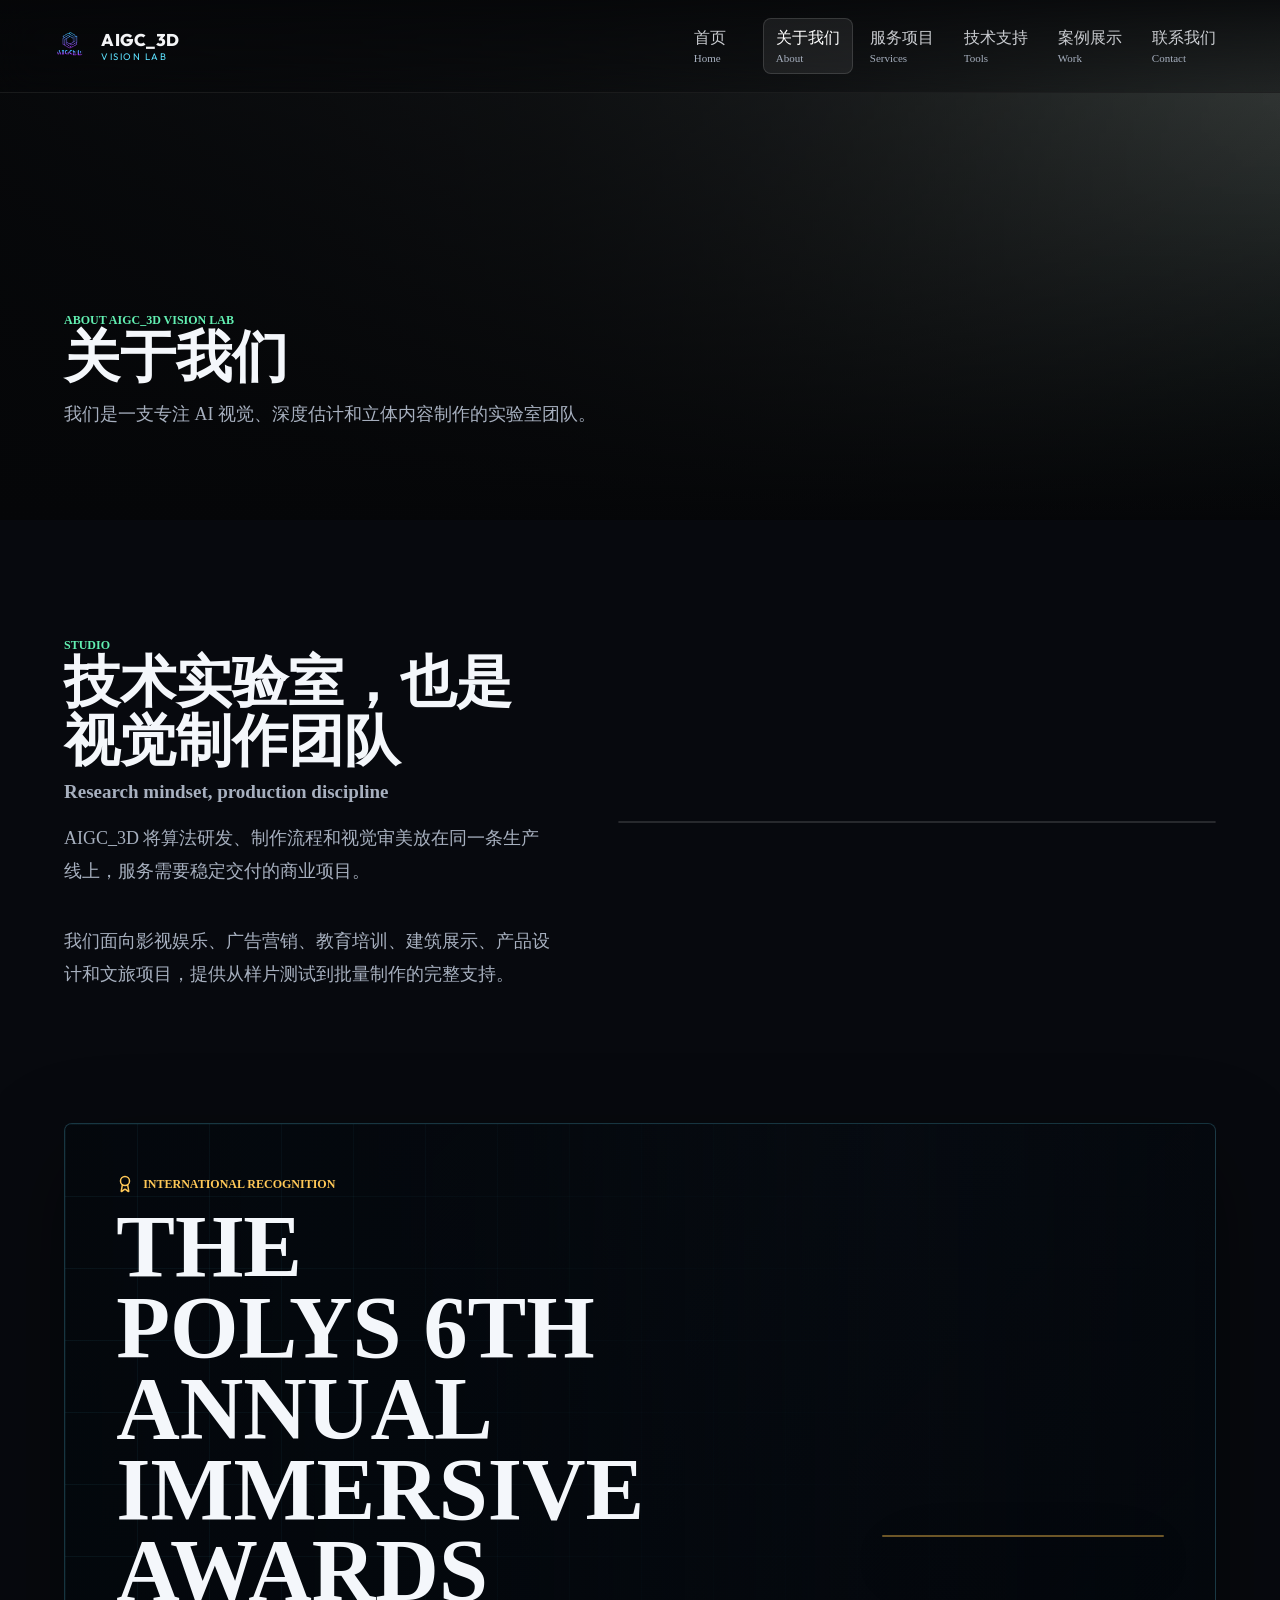
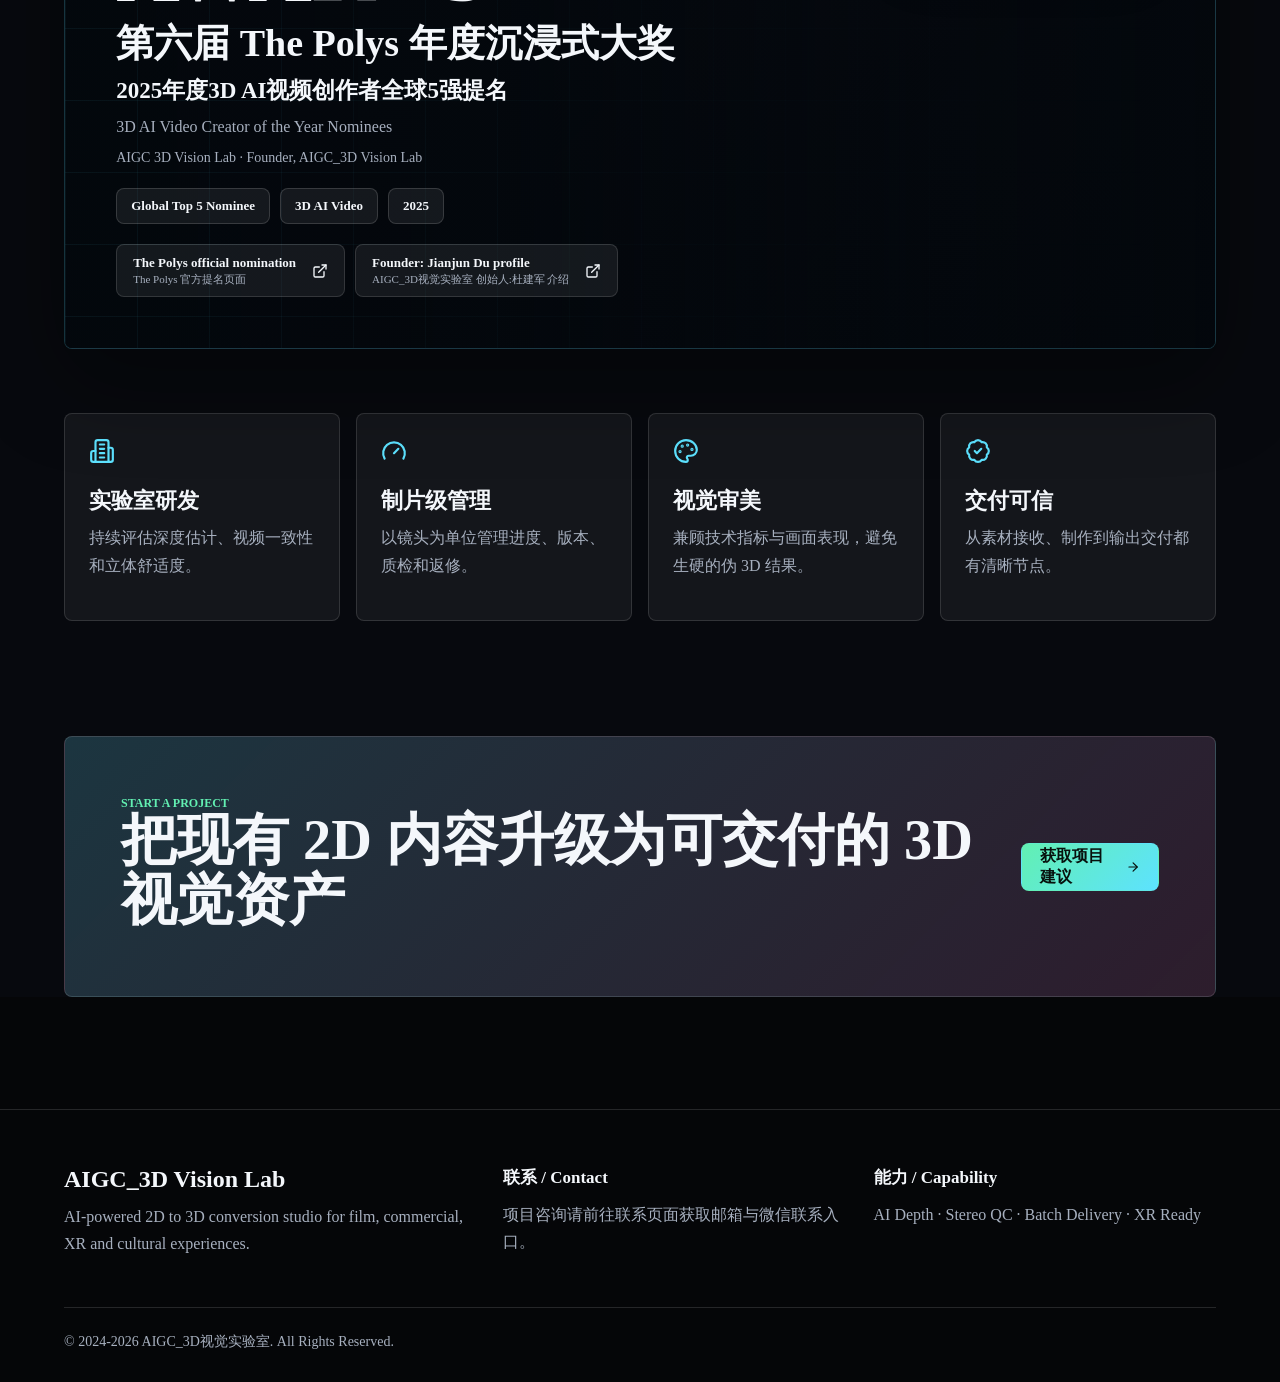
==== commit adef0334: "Optimize awards card external links with bilingual text" ====
--- a/about.html
+++ b/about.html
@@ -5,8 +5,8 @@
     <meta name="viewport" content="width=device-width, initial-scale=1.0" />
     <meta name="description" content="了解 AIGC_3D视觉实验室：专注 AI 深度估计、2D 转 3D 制作和立体视觉交付的技术团队。" />
     <title>关于我们 - AIGC_3D视觉实验室</title>
-    <script type="module" crossorigin src="/assets/main-BKWVPGzF.js"></script>
-    <link rel="stylesheet" crossorigin href="/assets/main-BElYMpOl.css">
+    <script type="module" crossorigin src="/assets/main-N78g1aJp.js"></script>
+    <link rel="stylesheet" crossorigin href="/assets/main-Bm9Jtsn-.css">
   </head>
   <body>
     <div id="root"></div>
--- a/assets/main-Bm9Jtsn-.css
+++ b/assets/main-Bm9Jtsn-.css
@@ -0,0 +1 @@
+@import"https://fonts.googleapis.com/css2?family=Outfit:wght@400;700;800;900&display=swap";.mobile-layout{min-height:100vh;background:#03070c;color:#f3f4f6;font-family:system-ui,-apple-system,sans-serif;overflow-x:hidden}.mobile-header{position:fixed;top:0;left:0;width:100%;height:64px;display:flex;align-items:center;justify-content:space-between;padding:0 20px;z-index:1010;background:#03070cd1;backdrop-filter:blur(16px);-webkit-backdrop-filter:blur(16px);border-bottom:1px solid rgba(93,226,255,.08)}.mobile-header .brand{display:flex;align-items:center;gap:10px;text-decoration:none;color:inherit}.mobile-header .brand img{height:32px;width:auto}.mobile-header .brand span{display:flex;flex-direction:column;justify-content:center;gap:1px}.mobile-header .brand strong{font-family:Outfit,sans-serif;font-size:16px;font-weight:800;letter-spacing:.5px;line-height:1.1;color:#f3f4f6}.mobile-header .brand small{display:block!important;font-family:Outfit,sans-serif;font-size:9px;color:#5de2ff;text-transform:uppercase;letter-spacing:1.5px;line-height:1}.mobile-nav-toggle{background:none;border:none;color:#f3f4f6;padding:8px;cursor:pointer;display:flex;align-items:center;justify-content:center;border-radius:50%;transition:background .3s ease}.mobile-nav-toggle:active{background:#5de2ff1a}.mobile-nav-toggle svg{transition:transform .3s cubic-bezier(.16,1,.3,1)}.mobile-nav-toggle.open svg{transform:rotate(90deg)}.mobile-menu-drawer{position:fixed;top:0;right:0;bottom:0;left:0;z-index:1005;background:#03070cfb;backdrop-filter:blur(20px);-webkit-backdrop-filter:blur(20px);display:flex;flex-direction:column;justify-content:flex-start;padding:110px 40px 40px;transform:translateY(-100%);opacity:0;transition:transform .5s cubic-bezier(.16,1,.3,1),opacity .4s ease;pointer-events:none}.mobile-menu-drawer.open{transform:translateY(0);opacity:1;pointer-events:all}.mobile-menu-links{display:flex;flex-direction:column;gap:28px}.mobile-menu-links a{display:flex;flex-direction:column;text-decoration:none;color:#f3f4f6;transition:transform .4s cubic-bezier(.16,1,.3,1),opacity .4s ease,color .3s ease;transform:translateY(20px);opacity:0}.mobile-menu-drawer.open .mobile-menu-links a{transform:translateY(0);opacity:1}.mobile-menu-drawer.open .mobile-menu-links a:nth-child(1){transition:all .5s cubic-bezier(.16,1,.3,1) .08s}.mobile-menu-drawer.open .mobile-menu-links a:nth-child(2){transition:all .5s cubic-bezier(.16,1,.3,1) .12s}.mobile-menu-drawer.open .mobile-menu-links a:nth-child(3){transition:all .5s cubic-bezier(.16,1,.3,1) .16s}.mobile-menu-drawer.open .mobile-menu-links a:nth-child(4){transition:all .5s cubic-bezier(.16,1,.3,1) .2s}.mobile-menu-drawer.open .mobile-menu-links a:nth-child(5){transition:all .5s cubic-bezier(.16,1,.3,1) .24s}.mobile-menu-drawer.open .mobile-menu-links a:nth-child(6){transition:all .5s cubic-bezier(.16,1,.3,1) .28s}.mobile-menu-links a span{font-size:28px;font-weight:800}.mobile-menu-links a small{font-family:Outfit,sans-serif;font-size:13px;color:#5de2ff;text-transform:uppercase;margin-top:2px;letter-spacing:1px}.mobile-menu-links a.active span{color:#5de2ff}.mobile-page-shell{padding-top:64px}.mobile-hero{padding:48px 20px 32px;text-align:center;position:relative;border-bottom:1px solid rgba(93,226,255,.08);background:radial-gradient(circle at 50% 30%,rgba(93,226,255,.08),transparent 60%)}.mobile-hero h1{font-size:32px;line-height:1.1;font-weight:900;margin:12px 0;letter-spacing:-.5px}.mobile-hero .subtitle{font-family:Outfit,sans-serif;font-size:13px;color:#5de2ff;text-transform:uppercase;font-weight:800;letter-spacing:2px}.mobile-hero p{color:#9ca3af;font-size:15px;line-height:1.6;margin:16px auto 28px;max-width:320px}.mobile-hero-actions{display:flex;flex-direction:column;gap:12px;max-width:280px;margin:0 auto}.mobile-button{display:inline-flex;align-items:center;justify-content:center;gap:10px;height:48px;padding:0 20px;border-radius:8px;text-decoration:none;font-weight:700;font-size:15px;transition:all .3s ease}.mobile-button.primary{background:#5de2ff;color:#03070c}.mobile-button.primary:active{transform:scale(.97);background:#4cd1f0}.mobile-button.secondary{background:#ffffff0d;color:#f3f4f6;border:1px solid rgba(255,255,255,.1)}.mobile-button.secondary:active{transform:scale(.97);background:#ffffff1a}.mobile-hero-media{margin-top:36px;border-radius:12px;overflow:hidden;border:1px solid rgba(93,226,255,.12);box-shadow:0 20px 40px #0006}.mobile-hero-media img{width:100%;display:block}.mobile-section-heading{padding:36px 20px 16px;text-align:center}.mobile-section-heading span{font-family:Outfit,sans-serif;color:#5de2ff;text-transform:uppercase;font-size:12px;font-weight:800;letter-spacing:2px}.mobile-section-heading h2{font-size:26px;font-weight:900;margin:6px 0 10px}.mobile-section-heading p{color:#9ca3af;font-size:14px;line-height:1.5;margin:0 auto;max-width:320px}.mobile-metrics{display:grid;grid-template-columns:repeat(2,1fr);gap:12px;padding:12px 20px 36px}.mobile-metric-card{background:#ffffff08;border:1px solid rgba(93,226,255,.08);border-radius:8px;padding:16px;text-align:center}.mobile-metric-card strong{display:block;font-family:Outfit,sans-serif;font-size:28px;font-weight:900;color:#5de2ff}.mobile-metric-card span{display:block;font-size:12px;font-weight:700;margin-top:4px}.mobile-metric-card small{display:block;font-family:Outfit,sans-serif;font-size:9px;color:#9ca3af;margin-top:2px;text-transform:uppercase;letter-spacing:.5px}.mobile-award-section{padding:24px 20px}.mobile-award-card{background:linear-gradient(135deg,#0c1018fa,#04080db8);border:1px solid rgba(93,226,255,.16);border-radius:12px;padding:24px;position:relative;overflow:hidden;box-shadow:0 15px 35px #0000004d}.mobile-award-card:before{content:"";position:absolute;top:0;right:0;bottom:0;left:0;background:radial-gradient(circle at 90% 10%,rgba(93,226,255,.06),transparent 50%);pointer-events:none}.mobile-award-label{display:inline-flex;align-items:center;gap:6px;color:#ffc857;font-size:11px;font-weight:800;text-transform:uppercase;letter-spacing:1px}.mobile-award-card h2{font-size:24px;font-weight:900;margin:12px 0 6px;line-height:1.1;text-transform:uppercase}.mobile-award-card .award-title-zh{font-size:18px;font-weight:800;color:#f3f4f6;margin-bottom:4px}.mobile-award-card .award-title-cn{font-size:14px;color:#9ca3af;margin-bottom:12px}.mobile-award-card .award-category{font-size:13px;color:#5de2ff;font-weight:600;margin-bottom:4px}.mobile-award-card .award-note{font-size:12px;color:#9ca3af;margin-bottom:20px}.mobile-award-badges{display:flex;flex-wrap:wrap;gap:6px;margin-bottom:24px}.mobile-award-badges span{font-size:10px;font-weight:700;background:#ffffff0d;border:1px solid rgba(255,255,255,.1);padding:4px 10px;border-radius:4px}.mobile-award-links{display:flex;flex-direction:column;gap:8px;margin-bottom:24px}.mobile-award-links a{display:flex;align-items:center;justify-content:space-between;background:#ffffff08;border:1px solid rgba(255,255,255,.08);border-radius:6px;padding:10px 14px;text-decoration:none;color:#f3f4f6}.mobile-award-links .link-text{display:flex;flex-direction:column;align-items:flex-start;gap:1px}.mobile-award-links .link-text .en{font-size:12px;font-weight:700;line-height:1.2}.mobile-award-links .link-text .zh{font-size:10px;font-weight:500;color:#9ca3af;line-height:1.2}.mobile-award-proof{margin-top:16px;border-radius:8px;overflow:hidden;border:1px solid rgba(255,200,87,.3);box-shadow:0 10px 25px #0006}.mobile-award-proof img{width:100%;display:block}.mobile-process-section{padding:24px 20px}.mobile-process-steps{display:flex;flex-direction:column;gap:20px;margin-top:20px}.mobile-process-card{background:#ffffff05;border:1px solid rgba(93,226,255,.06);border-radius:8px;padding:20px;display:flex;gap:16px;align-items:flex-start}.mobile-process-num{font-family:Outfit,sans-serif;font-size:24px;font-weight:900;color:#5de2ff;line-height:1}.mobile-process-content h3{font-size:16px;font-weight:800;margin-bottom:4px}.mobile-process-content p{color:#9ca3af;font-size:13px;line-height:1.5}.mobile-capabilities-section{padding:24px 20px;background:#07090e}.mobile-capabilities-grid{display:flex;flex-direction:column;gap:14px;margin-top:16px}.mobile-capability-card{background:#ffffff08;border:1px solid rgba(93,226,255,.08);border-radius:8px;padding:20px;display:flex;gap:16px;align-items:center}.mobile-capability-icon{color:#5de2ff;background:#5de2ff14;padding:10px;border-radius:8px;display:flex;align-items:center;justify-content:center;flex-shrink:0}.mobile-capability-info h3{font-size:15px;font-weight:800;margin-bottom:2px}.mobile-capability-info p{color:#9ca3af;font-size:12px;line-height:1.4}.mobile-work-section{padding:24px 20px}.mobile-work-grid{display:flex;flex-direction:column;gap:16px;margin-top:16px}.mobile-work-card{position:relative;border-radius:10px;overflow:hidden;border:1px solid rgba(93,226,255,.08);aspect-ratio:16 / 9}.mobile-work-card img{width:100%;height:100%;object-fit:cover;display:block}.mobile-work-overlay{position:absolute;top:0;right:0;bottom:0;left:0;background:linear-gradient(0deg,rgba(3,7,12,.94) 0%,rgba(3,7,12,.4) 60%,transparent 100%);display:flex;flex-direction:column;justify-content:flex-end;padding:16px}.mobile-work-overlay h3{font-size:16px;font-weight:800;margin-bottom:2px}.mobile-work-overlay p{font-size:11px;color:#5de2ff;text-transform:uppercase;letter-spacing:.5px;font-weight:700}.mobile-work-play{position:absolute;top:50%;left:50%;transform:translate(-50%,-50%);background:#5de2ffe6;color:#03070c;width:44px;height:44px;border-radius:50%;display:flex;align-items:center;justify-content:center;border:none;cursor:pointer;box-shadow:0 8px 20px #5de2ff4d}.mobile-work-play:active{transform:translate(-50%,-50%) scale(.92)}.mobile-subhero{padding:40px 20px;text-align:center;position:relative;background:#080a0f;border-bottom:1px solid rgba(93,226,255,.08);overflow:hidden}.mobile-subhero img{position:absolute;top:0;right:0;bottom:0;left:0;width:100%;height:100%;object-fit:cover;opacity:.15;z-index:0}.mobile-subhero-content{position:relative;z-index:1}.mobile-subhero-content span{font-family:Outfit,sans-serif;color:#5de2ff;text-transform:uppercase;font-size:11px;font-weight:800;letter-spacing:2px}.mobile-subhero-content h1{font-size:30px;font-weight:900;margin:6px 0 8px}.mobile-subhero-content p{color:#9ca3af;font-size:13px;line-height:1.5;margin:0 auto;max-width:280px}.mobile-about-image{padding:16px 20px}.mobile-about-image img{width:100%;height:auto;border-radius:8px;border:1px solid rgba(93,226,255,.12);display:block}.mobile-service-list{display:flex;flex-direction:column;gap:16px;padding:16px 20px}.mobile-service-card{background:#ffffff05;border:1px solid rgba(93,226,255,.08);border-radius:10px;padding:20px}.mobile-service-card h3{font-size:18px;font-weight:800;color:#f3f4f6;margin-bottom:2px}.mobile-service-card .service-eng{font-family:Outfit,sans-serif;font-size:11px;color:#5de2ff;text-transform:uppercase;margin-bottom:12px;letter-spacing:.5px}.mobile-service-card .service-desc{color:#9ca3af;font-size:13px;line-height:1.5;margin-bottom:16px}.mobile-service-specs{display:flex;flex-direction:column;gap:6px;border-top:1px solid rgba(93,226,255,.08);padding-top:12px}.mobile-service-spec-row{display:flex;justify-content:space-between;font-size:12px}.mobile-service-spec-row span:first-child{color:#9ca3af}.mobile-service-spec-row span:last-child{color:#f3f4f6;font-weight:700}.mobile-tool-list{display:flex;flex-direction:column;gap:16px;padding:16px 20px}.mobile-tool-card{background:#ffffff05;border:1px solid rgba(93,226,255,.08);border-radius:10px;padding:20px}.mobile-tool-card h3{font-size:18px;font-weight:800;margin-bottom:4px}.mobile-tool-card .tool-eng{font-family:Outfit,sans-serif;font-size:11px;color:#5de2ff;text-transform:uppercase;margin-bottom:12px}.mobile-tool-card p{color:#9ca3af;font-size:13px;line-height:1.5;margin-bottom:16px}.mobile-tool-specs{display:flex;flex-direction:column;gap:6px;border-top:1px solid rgba(93,226,255,.08);padding-top:12px}.mobile-tool-spec-row{display:flex;justify-content:space-between;font-size:12px}.mobile-tool-spec-row span:first-child{color:#9ca3af}.mobile-tool-spec-row span:last-child{color:#f3f4f6;font-weight:700}.mobile-contact-section{padding:24px 20px}.mobile-contact-card{background:linear-gradient(135deg,#0c1018fa,#04080db8);border:1px solid rgba(93,226,255,.12);border-radius:12px;padding:24px;text-align:center;box-shadow:0 15px 35px #0000004d;margin-bottom:20px}.mobile-contact-card h2{font-size:20px;font-weight:900;margin-bottom:10px}.mobile-contact-card p{color:#9ca3af;font-size:13px;line-height:1.5;margin-bottom:20px}.mobile-contact-list{display:flex;flex-direction:column;gap:16px}.mobile-wechat-qr-card{background:#ffffff05;border:1px solid rgba(93,226,255,.08);border-radius:10px;padding:20px;text-align:center}.mobile-wechat-qr-card span{font-family:Outfit,sans-serif;color:#5de2ff;font-size:11px;font-weight:800;text-transform:uppercase}.mobile-wechat-qr-card h2{font-size:18px;font-weight:800;margin:4px 0 6px}.mobile-wechat-qr-card p{color:#9ca3af;font-size:12px;line-height:1.4;margin-bottom:16px}.mobile-wechat-qr-card img{width:160px;height:160px;display:block;margin:0 auto;border-radius:8px;border:1px solid rgba(255,255,255,.1)}.mobile-contact-row{background:#ffffff05;border:1px solid rgba(93,226,255,.08);border-radius:8px;padding:14px 20px;display:flex;align-items:center;gap:12px}.mobile-contact-row a{color:#f3f4f6;text-decoration:none;font-weight:700;font-size:14px}.mobile-contact-row span{color:#5de2ff}.mobile-cta-band{background:radial-gradient(circle at 10% 50%,rgba(93,226,255,.06),transparent 50%),#05080d;border-top:1px solid rgba(93,226,255,.08);padding:40px 20px;text-align:center}.mobile-cta-band h2{font-size:24px;font-weight:900;margin-bottom:8px}.mobile-cta-band p{color:#9ca3af;font-size:13px;line-height:1.5;margin-bottom:24px}.mobile-footer{background:#030508;border-top:1px solid rgba(255,255,255,.05);padding:36px 20px 48px;text-align:center}.mobile-footer-brand{font-family:Outfit,sans-serif;font-size:18px;font-weight:800;color:#f3f4f6;margin-bottom:8px}.mobile-footer p{color:#9ca3af;font-size:12px;line-height:1.5;margin-bottom:20px}.mobile-footer-section{border-top:1px solid rgba(255,255,255,.05);padding-top:20px;margin-top:20px}.mobile-footer-section h4{font-size:13px;font-weight:800;color:#5de2ff;text-transform:uppercase;margin-bottom:8px;letter-spacing:.5px}.mobile-footer-copyright{font-size:10px;color:#4b5563;margin-top:24px}.mobile-video-modal{position:fixed;top:0;right:0;bottom:0;left:0;z-index:1100;background:#03070cf2;display:flex;flex-direction:column;justify-content:center;padding:20px}.mobile-video-modal-header{display:flex;justify-content:space-between;align-items:center;margin-bottom:12px}.mobile-video-modal-header h3{font-size:15px;font-weight:800}.mobile-video-modal-close{background:none;border:none;color:#f3f4f6;cursor:pointer;padding:4px}.mobile-video-modal-frame{width:100%;aspect-ratio:16 / 9;border-radius:8px;overflow:hidden;border:1px solid rgba(255,255,255,.1);background:#000}.mobile-video-modal-frame iframe{width:100%;height:100%;border:none}:root{color-scheme:dark;--bg: #050608;--panel: #10141b;--panel-2: #171d25;--text: #f4f7fb;--muted: #a7b0bf;--line: rgba(255, 255, 255, .13);--cyan: #5de2ff;--green: #62f0b2;--rose: #ff5aa8;--amber: #ffc857;--shadow: 0 28px 80px rgba(0, 0, 0, .38)}*{box-sizing:border-box}html{min-width:320px;background:var(--bg)}body{margin:0;min-width:320px;color:var(--text);background:radial-gradient(circle at 20% 10%,rgba(93,226,255,.12),transparent 30%),radial-gradient(circle at 85% 0%,rgba(255,90,168,.12),transparent 28%),#050608;font-family:Inter,ui-sans-serif,system-ui,-apple-system,BlinkMacSystemFont,Segoe UI,Microsoft YaHei,PingFang SC,sans-serif;letter-spacing:0}body,button,input{font:inherit}a{color:inherit;text-decoration:none}img{display:block;max-width:100%}button{color:inherit}.site-header{position:fixed;z-index:50;top:0;left:0;right:0;display:flex;align-items:center;justify-content:space-between;gap:24px;padding:18px clamp(18px,4vw,56px);background:linear-gradient(180deg,#050608db,#05060859);-webkit-backdrop-filter:blur(18px);backdrop-filter:blur(18px);border-bottom:1px solid rgba(255,255,255,.08)}.brand{display:flex;align-items:center;gap:12px;min-width:176px}.brand img{width:38px;height:38px;border-radius:8px}.brand span{display:flex;flex-direction:column;justify-content:center;gap:2px}.brand strong{font-family:Outfit,sans-serif;font-size:17px;font-weight:800;letter-spacing:.5px;color:#f3f4f6;line-height:1.1}.brand small{font-family:Outfit,sans-serif;color:#5de2ff;font-size:9.5px;text-transform:uppercase;letter-spacing:1.5px;line-height:1}.main-nav small{color:var(--muted);font-size:11px}.main-nav{display:flex;align-items:center;gap:4px}.main-nav a{display:grid;gap:3px;min-width:78px;padding:9px 12px;border:1px solid transparent;border-radius:8px;color:#f4f7fbd1}.main-nav a:hover,.main-nav a.active{color:#fff;border-color:var(--line);background:#ffffff12}.icon-button{display:inline-flex;align-items:center;justify-content:center;width:42px;height:42px;border:1px solid var(--line);border-radius:8px;background:#ffffff14;cursor:pointer}.nav-toggle{display:none}.section-dark{background:#050608}.hero{position:relative;min-height:100svh;display:grid;grid-template-columns:minmax(0,1fr) minmax(360px,43vw);align-items:center;gap:clamp(28px,5vw,72px);padding:126px clamp(18px,5vw,72px) 64px;overflow:hidden}.hero-media,.sub-hero>img{position:absolute;top:0;right:0;bottom:0;left:0;opacity:.78}.hero-media img,.sub-hero>img{width:100%;height:100%;object-fit:cover;object-position:62% center;filter:saturate(.92) contrast(1.05)}.hero:after,.sub-hero:after{content:"";position:absolute;top:0;right:0;bottom:0;left:0;background:linear-gradient(90deg,#050608f0,#050608c2 42%,#05060842),linear-gradient(180deg,#0506085c,#050608)}.depth-grid{position:absolute;top:0;right:0;bottom:0;left:0;z-index:1;opacity:.45;background-image:linear-gradient(rgba(93,226,255,.18) 1px,transparent 1px),linear-gradient(90deg,rgba(93,226,255,.15) 1px,transparent 1px);background-size:56px 56px;-webkit-mask-image:radial-gradient(circle at 58% 48%,black 0%,transparent 62%);mask-image:radial-gradient(circle at 58% 48%,black 0%,transparent 62%)}.hero-content,.sub-hero>div{position:relative;z-index:2}.eyebrow,.section-heading span,.cta-band span,.sub-hero span,.case-card-body span,.work-tile span{color:var(--green);text-transform:uppercase;font-size:12px;font-weight:800}h1,h2,h3,p{margin-top:0}.hero h1{max-width:780px;margin-bottom:16px;font-size:clamp(48px,7vw,104px);line-height:.96}.hero-subtitle{margin-bottom:22px;color:#fff;font-size:clamp(22px,2.4vw,34px);font-weight:700}.hero-copy,.section-heading>p:last-child,.body-copy,.sub-hero p{color:var(--muted);font-size:18px;line-height:1.8}.hero-copy{max-width:680px}.hero-actions,.contact-actions{display:flex;flex-wrap:wrap;gap:12px;margin-top:32px}.button{display:inline-flex;align-items:center;justify-content:center;gap:10px;min-height:48px;padding:0 18px;border-radius:8px;border:1px solid var(--line);font-weight:800}.button.primary{color:#07110d;background:linear-gradient(135deg,var(--green),var(--cyan));border-color:transparent}.button.secondary{color:var(--text);background:#ffffff14}.hero-tags{display:flex;flex-wrap:wrap;gap:10px;margin-top:34px}.hero-tags span{padding:8px 12px;border:1px solid var(--line);border-radius:8px;background:#ffffff12;color:#f4f7fbdb;font-size:13px}.english{color:var(--muted)}.metrics-strip{display:grid;grid-template-columns:repeat(4,1fr);border-block:1px solid var(--line);background:#080a0f}.award-section{padding:clamp(30px,5vw,72px) clamp(18px,5vw,72px);background:radial-gradient(circle at 82% 40%,rgba(93,226,255,.16),transparent 32%),linear-gradient(90deg,#62f0b214,#5de2ff0a),#080a0f;border-block:1px solid var(--line)}.award-section.compact{padding-top:0;padding-bottom:clamp(32px,5vw,64px);background:#07090e;border-block:0}.award-card{position:relative;display:grid;grid-template-columns:minmax(0,1fr) clamp(240px,22vw,300px);align-items:center;gap:clamp(24px,4vw,48px);min-height:clamp(460px,42vw,560px);max-width:1240px;margin:0 auto;padding:clamp(26px,4vw,54px);overflow:hidden;border:1px solid rgba(93,226,255,.2);border-radius:8px;background:linear-gradient(135deg,#0c1018fa,#04080db8),#03070c;box-shadow:0 30px 90px #00000061}.award-card:before{position:absolute;top:0;right:0;bottom:0;left:0;z-index:1;content:"";background:linear-gradient(90deg,#03070cf0,#03070cc7 38%,#03070c2e 72%,#03070c85),linear-gradient(180deg,#03070c33,#03070cd1)}.award-card:after{position:absolute;top:0;right:0;bottom:0;left:0;z-index:2;pointer-events:none;content:"";background-image:linear-gradient(rgba(93,226,255,.06) 1px,transparent 1px),linear-gradient(90deg,rgba(93,226,255,.06) 1px,transparent 1px);background-size:72px 72px;-webkit-mask-image:linear-gradient(90deg,#000,rgba(0,0,0,.26),transparent);mask-image:linear-gradient(90deg,#000,rgba(0,0,0,.26),transparent)}.award-hero-visual{position:absolute;top:0;right:0;bottom:0;left:0;z-index:0;margin:0;overflow:hidden}.award-hero-visual img{width:100%;height:100%;display:block;object-fit:cover}.award-copy,.award-proof-media{position:relative;z-index:3}.award-copy{max-width:680px}.award-label-row{display:inline-flex;align-items:center;gap:9px;color:var(--amber)}.award-label-row span{color:var(--accent);text-transform:uppercase;font-size:12px;font-weight:900}.award-copy h2{max-width:11ch;margin:10px 0;font-size:clamp(42px,7vw,88px);line-height:.92;letter-spacing:0;text-transform:uppercase}.award-copy p{margin-bottom:8px;color:var(--muted);line-height:1.5}.award-copy .award-title-zh{color:var(--text);font-size:clamp(24px,3vw,38px);line-height:1.12;font-weight:900}.award-copy .award-title-cn{color:var(--text);font-size:clamp(18px,1.8vw,24px);font-weight:900}.award-note{font-size:14px}.award-status-row{display:flex;flex-wrap:wrap;gap:10px;margin:20px 0}.award-status-row span{display:inline-flex;align-items:center;min-height:36px;padding:0 14px;border:1px solid rgba(255,255,255,.15);border-radius:8px;color:var(--text);background:#ffffff12;font-size:13px;font-weight:800}.award-links{display:flex;flex-wrap:wrap;gap:10px}.award-links a{display:inline-flex;align-items:center;justify-content:space-between;gap:16px;padding:10px 16px;border:1px solid var(--line);border-radius:8px;color:var(--text);background:#ffffff12}.award-links .link-text{display:flex;flex-direction:column;align-items:flex-start;gap:2px}.award-links .link-text .en{font-size:13px;font-weight:700;line-height:1.2}.award-links .link-text .zh{font-size:11px;font-weight:500;color:var(--muted);line-height:1.2}.award-proof-media{justify-self:end;width:100%;margin:0;overflow:hidden;border:1px solid rgba(255,200,87,.42);border-radius:8px;background:#030405;box-shadow:0 24px 70px #00000070;transition:transform .4s cubic-bezier(.16,1,.3,1),box-shadow .4s ease,border-color .4s ease}.award-proof-media:hover{transform:translateY(-6px) scale(1.02);box-shadow:0 32px 85px #ffc85738;border-color:#ffc857e0}.award-proof-media img{width:100%;display:block}.metrics-strip div{display:grid;gap:5px;padding:28px clamp(18px,4vw,56px);border-right:1px solid var(--line)}.metrics-strip strong{color:var(--cyan);font-size:clamp(32px,4vw,52px)}.metrics-strip small{color:var(--muted)}.section{padding:clamp(68px,9vw,118px) clamp(18px,5vw,72px)}.section-heading{max-width:760px;margin-bottom:38px}.section-heading h2,.cta-band h2,.sub-hero h1{margin-bottom:10px;font-size:clamp(34px,4.4vw,66px);line-height:1.05}.section-heading .english{font-size:19px;font-weight:700}.process-grid,.capability-grid,.service-grid,.principle-grid,.support-layout{display:grid;grid-template-columns:repeat(4,1fr);gap:16px}.process-card,.glass-card,.service-card,.info-card,.support-panel,.contact-card{border:1px solid var(--line);border-radius:8px;background:#ffffff0e}.process-card,.glass-card,.service-card,.info-card,.support-panel{padding:24px}.process-card{min-height:300px;background:linear-gradient(180deg,#ffffff17,#ffffff09),var(--panel)}.process-card svg,.glass-card svg,.service-card svg,.info-card svg,.support-panel svg{color:var(--cyan)}.card-index{margin-bottom:28px;color:#ffffff52;font-size:13px;font-weight:900}.process-card h3,.glass-card h3,.service-card h2,.info-card h2,.support-panel h2,.contact-card h2{margin:18px 0 8px;font-size:22px}.process-card p,.glass-card p,.service-card p,.info-card p,.support-panel p,.case-card p,.contact-card p{color:var(--muted);line-height:1.75}.capabilities{background:radial-gradient(circle at 15% 20%,rgba(255,90,168,.13),transparent 32%),radial-gradient(circle at 85% 15%,rgba(98,240,178,.12),transparent 32%),#06080d}.capability-grid{grid-template-columns:repeat(4,1fr)}.glass-card{min-height:230px;-webkit-backdrop-filter:blur(16px);backdrop-filter:blur(16px)}.work-showcase{display:grid;grid-template-columns:1.2fr .8fr;grid-auto-rows:260px;gap:16px}.work-tile{position:relative;overflow:hidden;border-radius:8px;border:1px solid var(--line);background:#111}.work-tile:first-child{grid-row:span 2}.work-tile img{width:100%;height:100%;object-fit:cover;transition:transform .35s ease}.work-tile:after{content:"";position:absolute;top:0;right:0;bottom:0;left:0;background:linear-gradient(180deg,transparent 30%,rgba(0,0,0,.78) 100%)}.work-tile:hover img{transform:scale(1.045)}.work-tile span,.work-tile strong{position:absolute;z-index:1;left:18px}.work-tile span{bottom:52px}.work-tile strong{bottom:22px;font-size:24px}.cta-band{display:flex;align-items:center;justify-content:space-between;gap:24px;margin:0 clamp(18px,5vw,72px) clamp(68px,9vw,112px);padding:clamp(28px,5vw,56px);border:1px solid var(--line);border-radius:8px;background:linear-gradient(135deg,#5de2ff29,#ff5aa81f),var(--panel)}.sub-hero{position:relative;min-height:520px;display:flex;align-items:end;padding:150px clamp(18px,5vw,72px) 72px;overflow:hidden}.sub-hero>div{max-width:860px}.page-after-hero{background:#07090e}.split-section{display:grid;grid-template-columns:minmax(0,.9fr) minmax(360px,1.1fr);gap:clamp(28px,5vw,72px);align-items:center}.about-image-container{width:100%}.about-image-container img{width:100%;height:auto;display:block;border:1px solid var(--line);border-radius:8px}.principle-grid{grid-template-columns:repeat(4,1fr);padding-top:0}.service-grid{grid-template-columns:repeat(3,1fr)}.service-card{min-height:260px;background:var(--panel)}.support-layout{grid-template-columns:repeat(3,1fr)}.support-panel{background:linear-gradient(180deg,#ffffff14,#ffffff09),var(--panel)}.case-grid{display:grid;grid-template-columns:repeat(2,1fr);gap:18px}.case-card{overflow:hidden;border:1px solid var(--line);border-radius:8px;background:var(--panel)}.case-card img{width:100%;height:320px;object-fit:cover}.case-card-body{padding:24px}.case-card h2{margin:8px 0;font-size:25px}.case-card button{display:inline-flex;align-items:center;gap:8px;min-height:42px;margin-top:12px;padding:0 14px;border:1px solid var(--line);border-radius:8px;background:#ffffff14;cursor:pointer}.modal-backdrop{position:fixed;z-index:100;top:0;right:0;bottom:0;left:0;display:grid;place-items:center;padding:20px;background:#000000b8;-webkit-backdrop-filter:blur(12px);backdrop-filter:blur(12px)}.video-modal{width:min(1080px,100%);border:1px solid var(--line);border-radius:8px;background:#080a0f;box-shadow:var(--shadow);overflow:hidden}.modal-header{display:flex;align-items:center;justify-content:space-between;gap:16px;padding:16px 18px;border-bottom:1px solid var(--line)}.modal-header h2{margin:0;font-size:20px}.video-modal iframe{width:100%;aspect-ratio:16 / 9;border:0}.contact-layout{display:grid;grid-template-columns:minmax(0,1fr) minmax(320px,420px);gap:18px;align-items:stretch}.contact-card{padding:clamp(26px,4vw,48px);background:linear-gradient(135deg,#62f0b21f,#5de2ff17),var(--panel)}.hero-contact h2{margin-top:0;font-size:clamp(30px,4vw,54px);line-height:1.05}.contact-list{display:grid;gap:12px}.wechat-qr-card{display:grid;grid-template-columns:minmax(0,1fr) minmax(132px,168px);gap:18px;align-items:center;padding:18px;border:1px solid var(--line);border-radius:8px;background:linear-gradient(135deg,#62f0b21f,#5de2ff12),var(--panel)}.wechat-qr-card span{color:var(--green);font-size:12px;font-weight:800;text-transform:uppercase}.wechat-qr-card h2{margin:8px 0 6px;font-size:24px}.wechat-qr-card p{margin:0;color:var(--muted);line-height:1.6}.wechat-qr-card img{width:100%;border:1px solid rgba(255,255,255,.22);border-radius:8px;background:#fff}.contact-row{display:flex;align-items:center;gap:14px;min-height:90px;padding:18px;border:1px solid var(--line);border-radius:8px;background:var(--panel);font-size:19px}.contact-row svg{color:var(--green);flex:0 0 auto}.site-footer{padding:56px clamp(18px,5vw,72px) 28px;border-top:1px solid var(--line);background:#050608}.footer-grid{display:grid;grid-template-columns:1.2fr 1fr 1fr;gap:28px}.footer-brand{margin-bottom:10px;font-size:24px;font-weight:900}.site-footer h2{margin-bottom:12px;font-size:17px}.site-footer p,.copyright{color:var(--muted);line-height:1.7}.copyright{margin-top:34px;padding-top:22px;border-top:1px solid var(--line);font-size:14px}@media(max-width:1080px){.hero{grid-template-columns:1fr}.process-grid,.capability-grid,.principle-grid{grid-template-columns:repeat(2,1fr)}.service-grid,.support-layout,.footer-grid{grid-template-columns:1fr 1fr}}@media(max-width:820px){.site-header{padding:14px 18px}.nav-toggle{display:inline-flex}.main-nav{position:absolute;top:70px;left:18px;right:18px;display:none;grid-template-columns:1fr 1fr;padding:10px;border:1px solid var(--line);border-radius:8px;background:#050608f5}.main-nav.open{display:grid}.main-nav a{min-width:0}.hero{min-height:auto;padding-top:112px}.metrics-strip,.award-card,.process-grid,.capability-grid,.service-grid,.principle-grid,.support-layout,.case-grid,.contact-layout,.footer-grid,.split-section,.work-showcase{grid-template-columns:1fr}.metrics-strip div{border-right:0;border-bottom:1px solid var(--line)}.award-card{align-items:start;min-height:620px}.award-card:before{background:linear-gradient(180deg,#03070ceb,#03070cc7 48%,#03070c57),linear-gradient(90deg,#03070ce0,#03070c2e)}.award-copy h2{max-width:9ch}.award-proof-media{justify-self:start;width:190px}.award-links{min-width:0}.work-tile:first-child{grid-row:auto}.work-showcase{grid-auto-rows:250px}.case-card img{height:260px}.cta-band{align-items:flex-start;flex-direction:column}.wechat-qr-card{grid-template-columns:1fr}.wechat-qr-card img{width:min(220px,100%)}}@media(max-width:520px){.brand{min-width:0}.brand small{display:none}.hero h1{font-size:43px}.hero-subtitle{font-size:20px}.award-section{padding:24px 16px}.award-card{min-height:auto;padding:24px}.award-copy h2{font-size:34px}.award-copy .award-title-zh{font-size:22px}.award-copy .award-title-cn{font-size:17px}.award-status-row{margin:16px 0}.award-status-row span{min-height:32px;font-size:12px}.award-links a{width:100%}.award-proof-media{width:168px}.hero-copy,.section-heading>p:last-child,.sub-hero p{font-size:16px}.section,.sub-hero{padding-left:16px;padding-right:16px}.contact-row{font-size:16px;overflow-wrap:anywhere}}
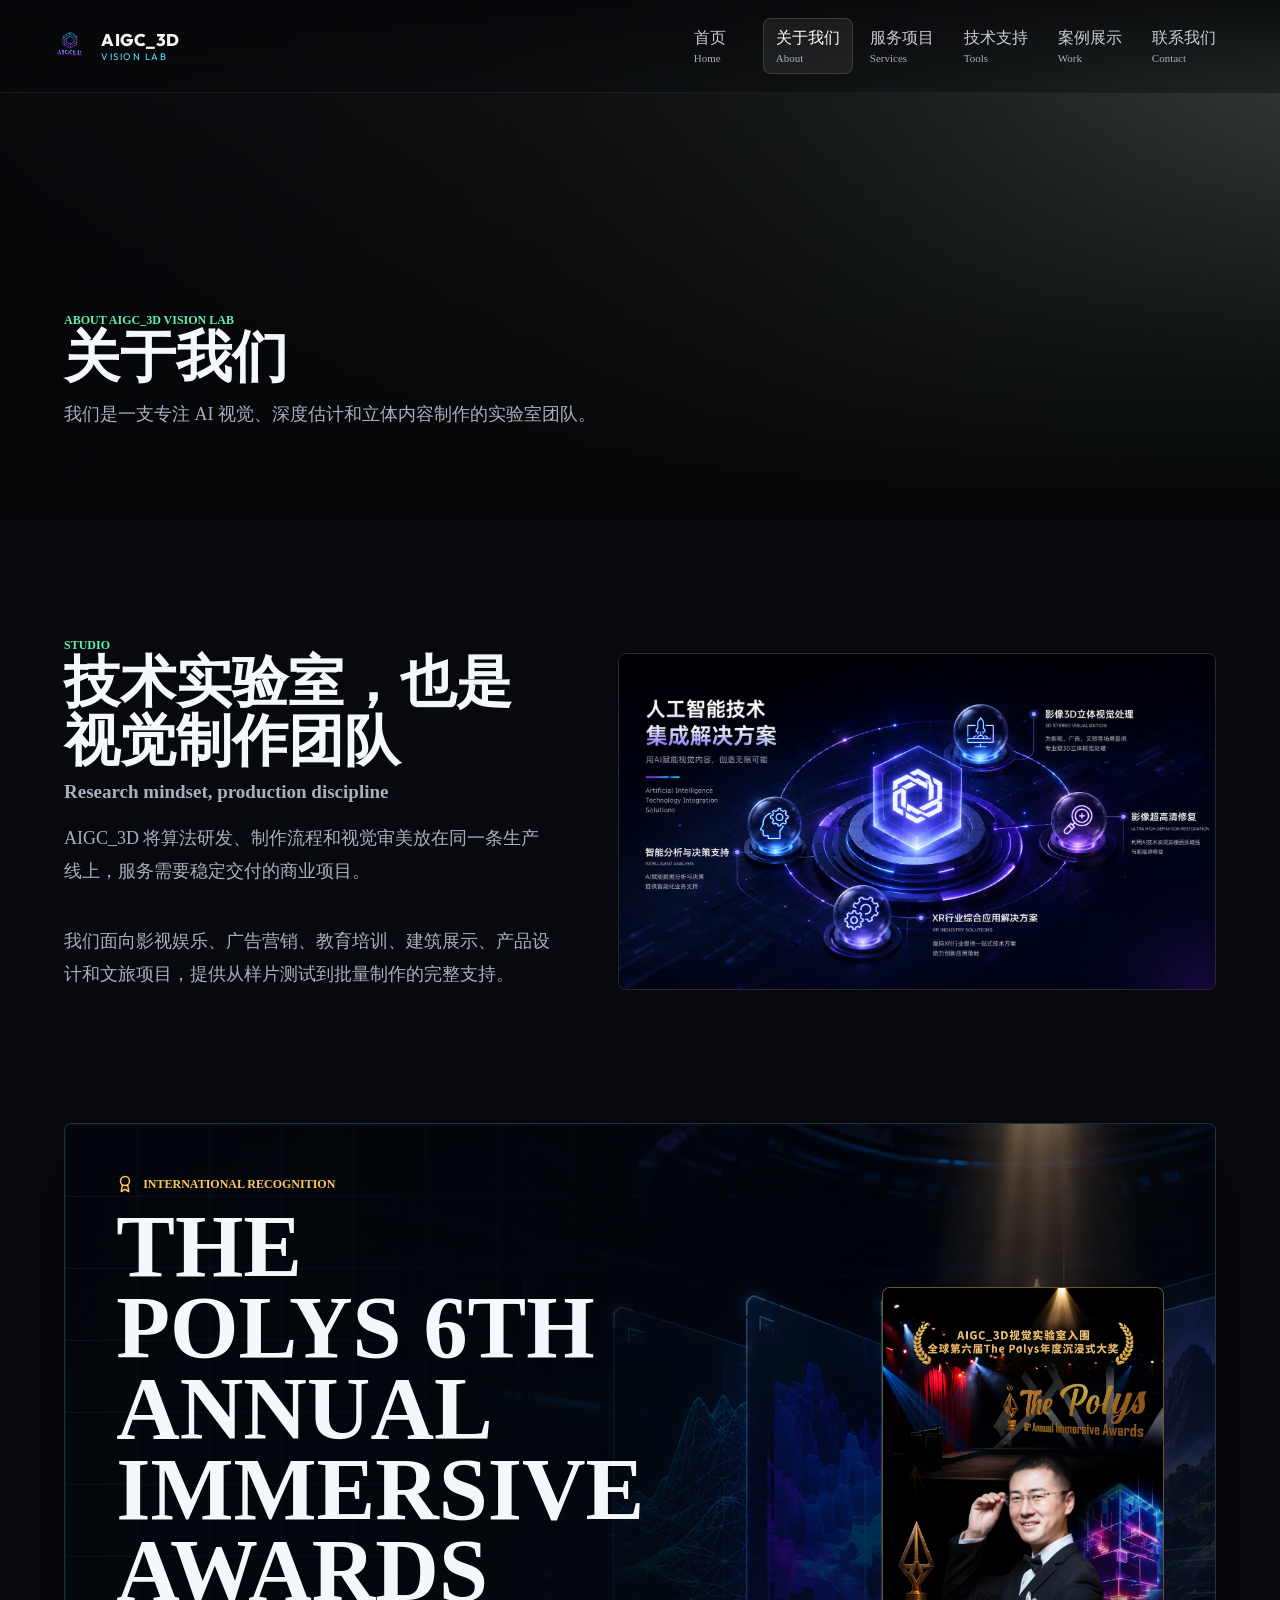
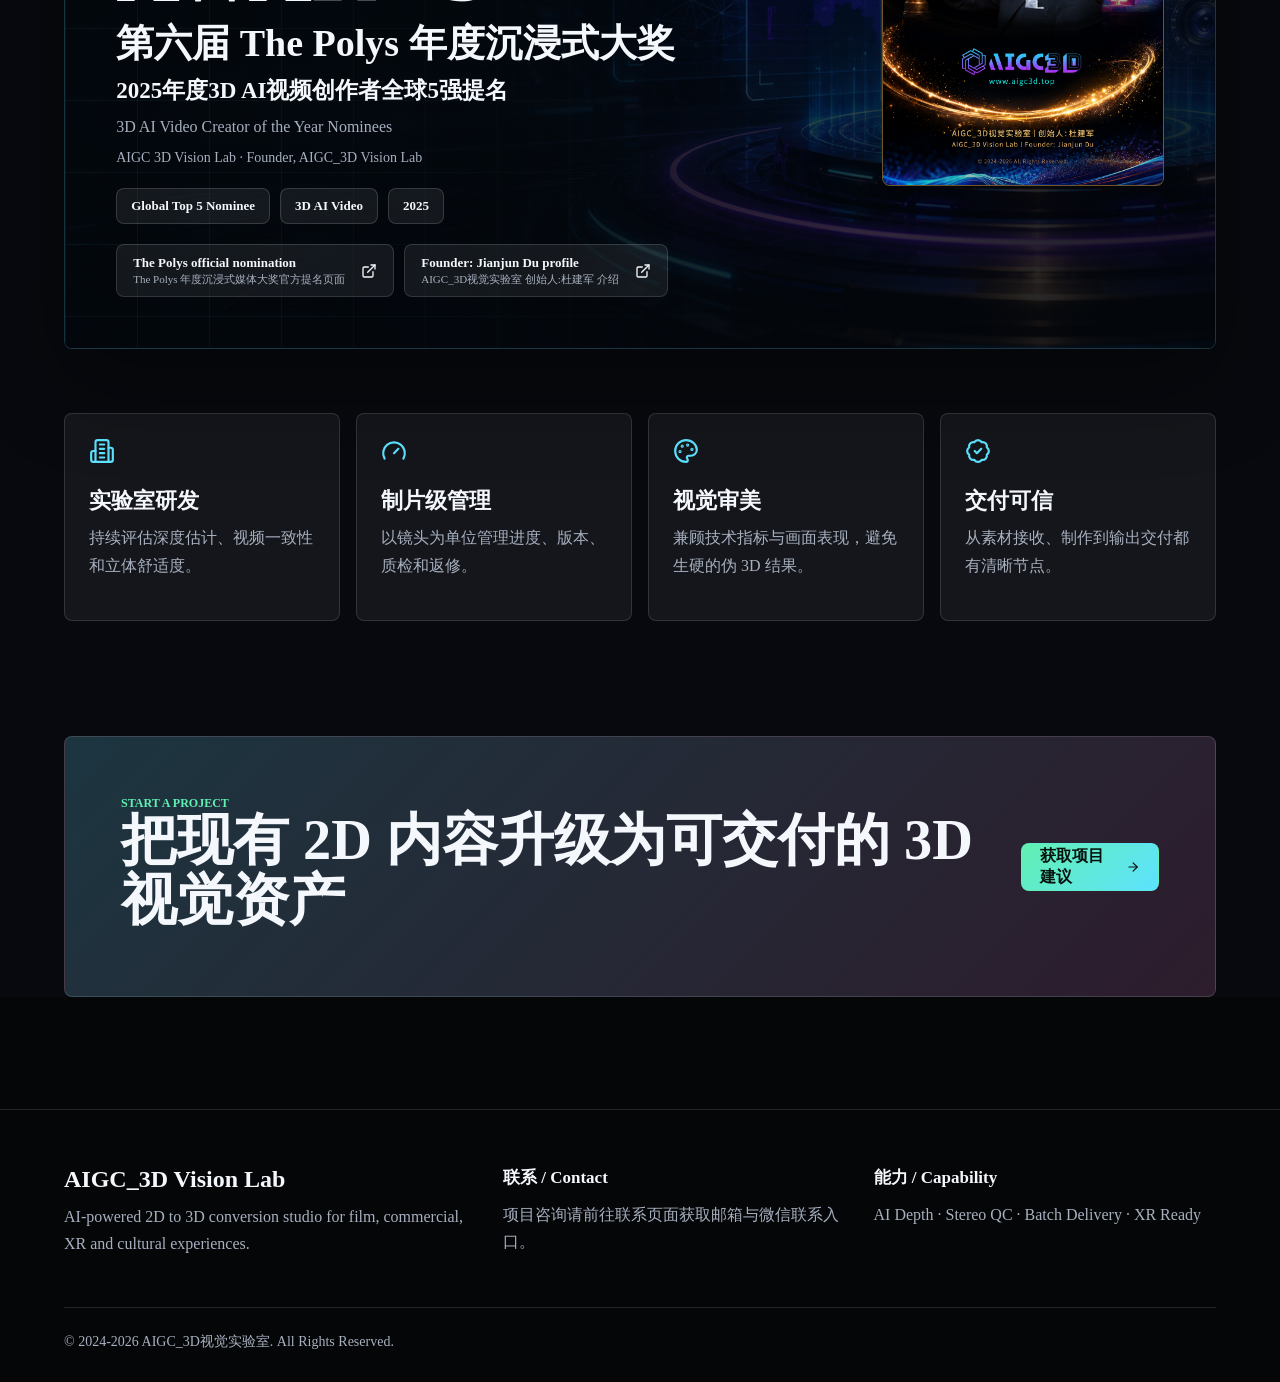
==== commit 1ac763c3: "Update awards card official nomination link text to 'The Polys 年度沉浸式媒体大奖官方提名页面'" ====
--- a/about.html
+++ b/about.html
@@ -5,7 +5,7 @@
     <meta name="viewport" content="width=device-width, initial-scale=1.0" />
     <meta name="description" content="了解 AIGC_3D视觉实验室：专注 AI 深度估计、2D 转 3D 制作和立体视觉交付的技术团队。" />
     <title>关于我们 - AIGC_3D视觉实验室</title>
-    <script type="module" crossorigin src="/assets/main-N78g1aJp.js"></script>
+    <script type="module" crossorigin src="/assets/main-CGoH04dh.js"></script>
     <link rel="stylesheet" crossorigin href="/assets/main-Bm9Jtsn-.css">
   </head>
   <body>
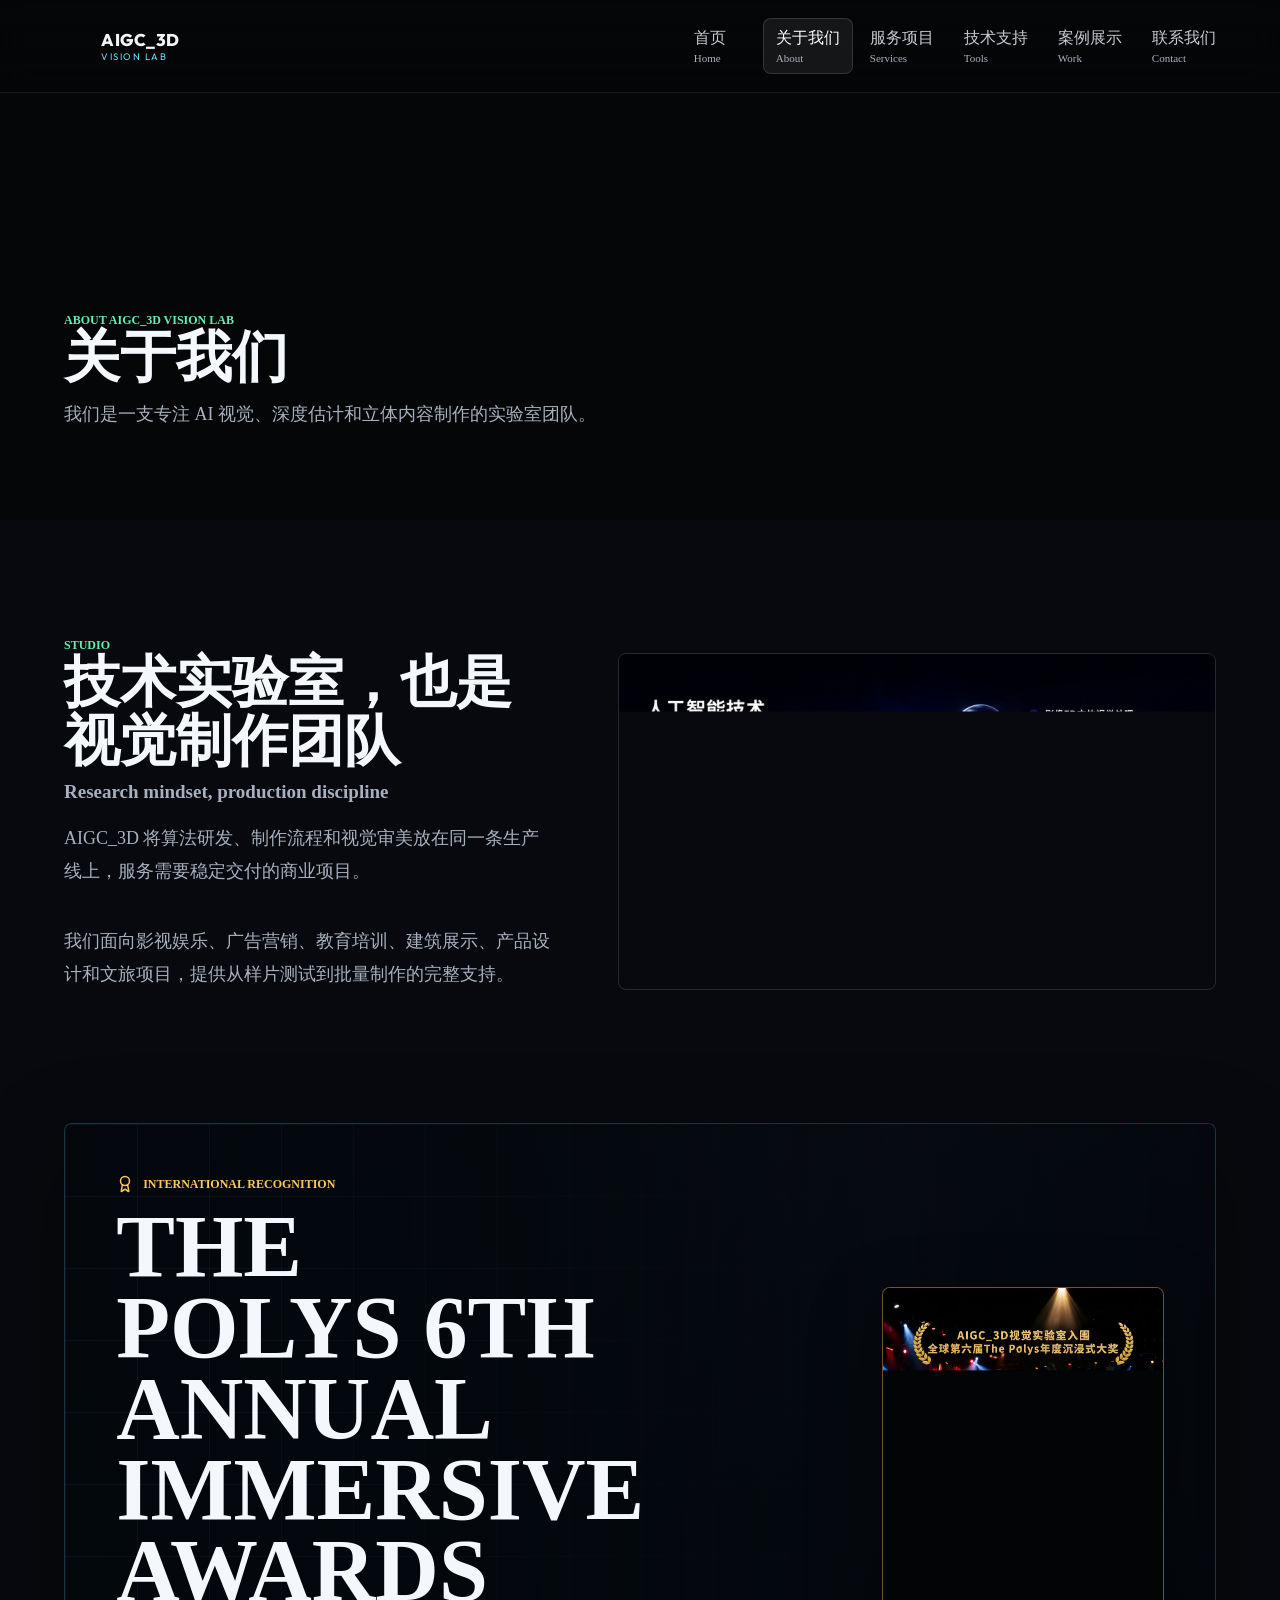
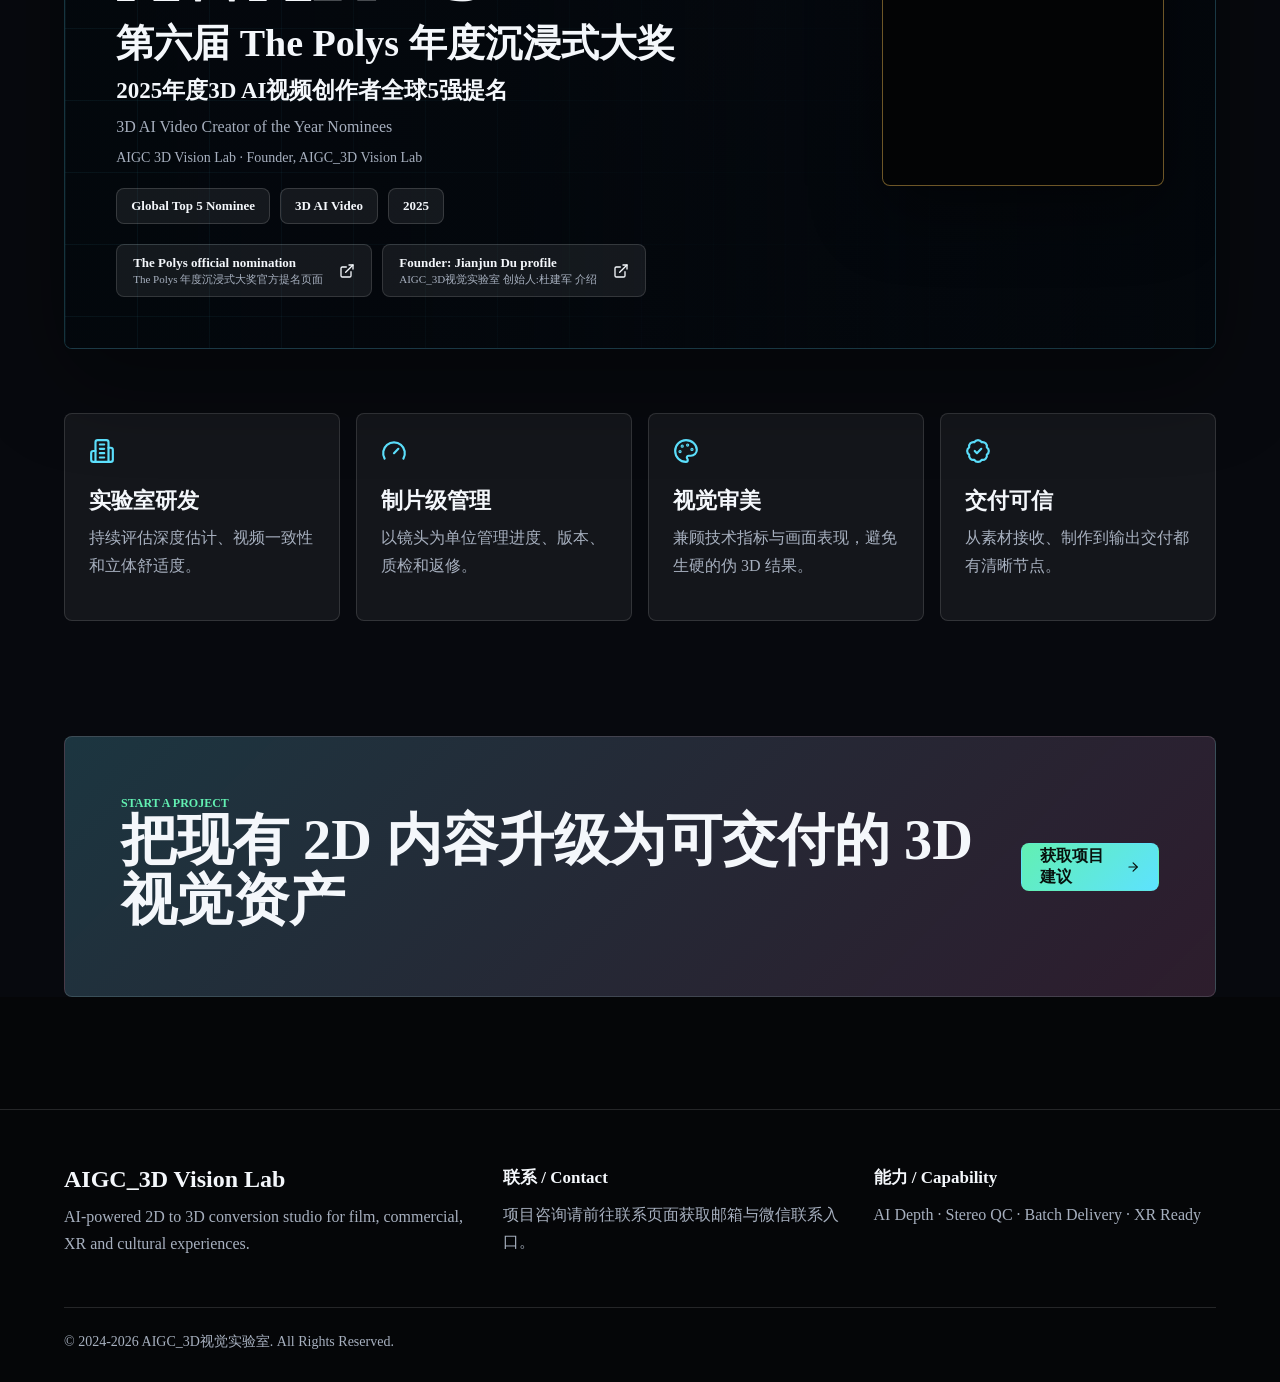
==== commit 09dc2825: "Update awards card official nomination link text to 'The Polys 年度沉浸式大奖官方提名页面'" ====
--- a/about.html
+++ b/about.html
@@ -5,7 +5,7 @@
     <meta name="viewport" content="width=device-width, initial-scale=1.0" />
     <meta name="description" content="了解 AIGC_3D视觉实验室：专注 AI 深度估计、2D 转 3D 制作和立体视觉交付的技术团队。" />
     <title>关于我们 - AIGC_3D视觉实验室</title>
-    <script type="module" crossorigin src="/assets/main-CGoH04dh.js"></script>
+    <script type="module" crossorigin src="/assets/main-BFv3DMLG.js"></script>
     <link rel="stylesheet" crossorigin href="/assets/main-Bm9Jtsn-.css">
   </head>
   <body>
